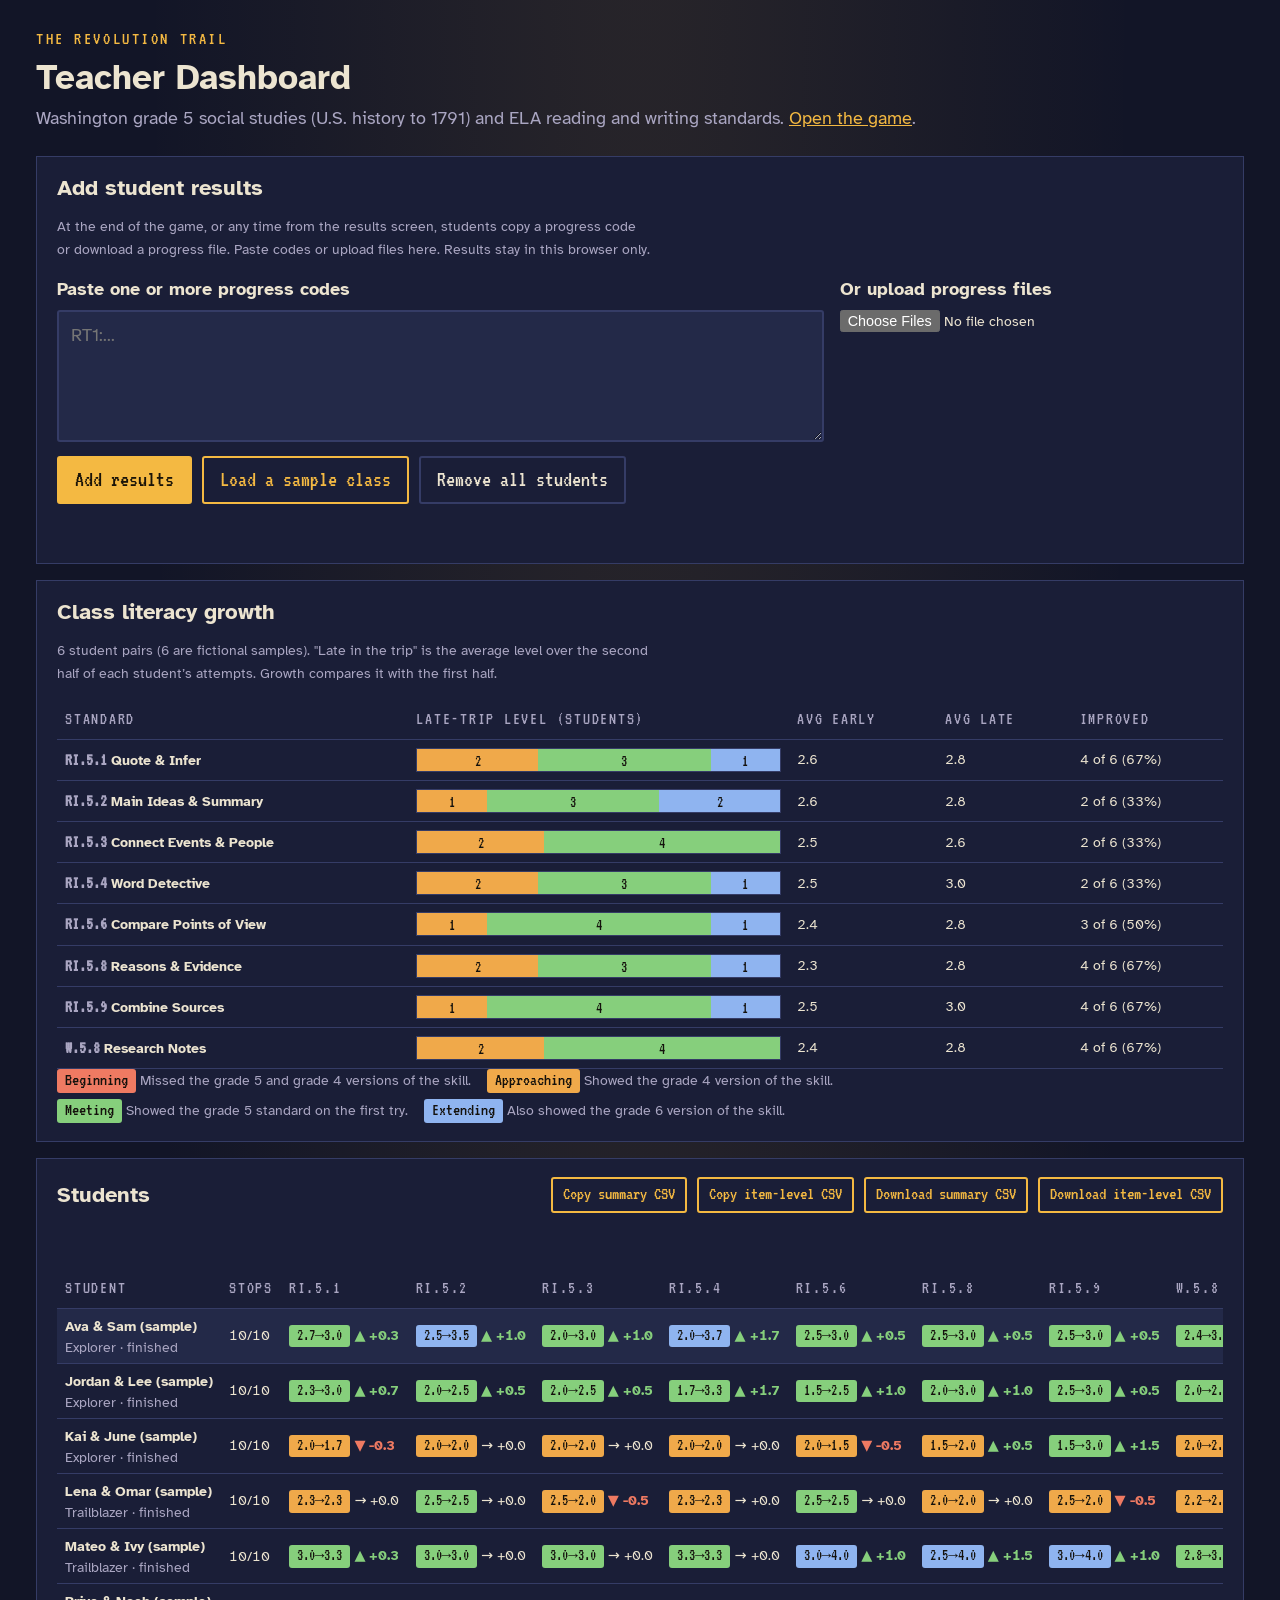
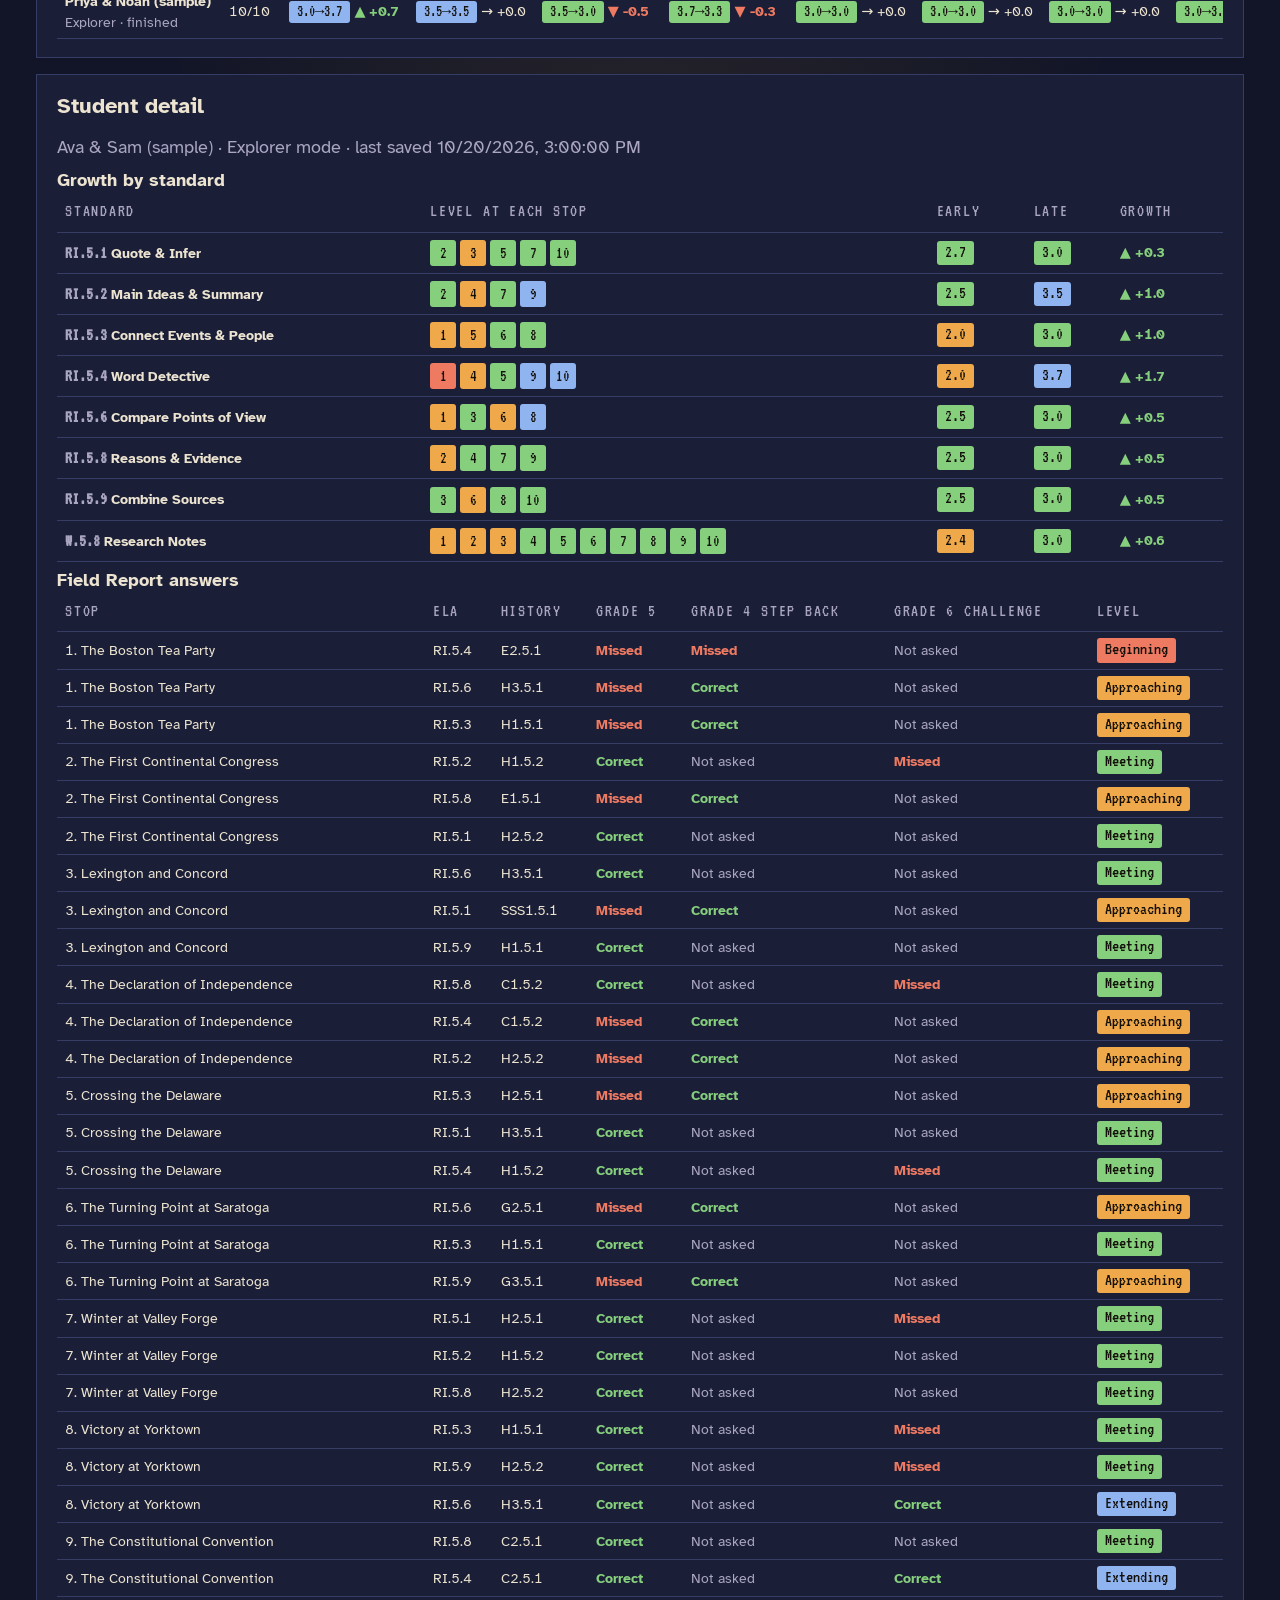
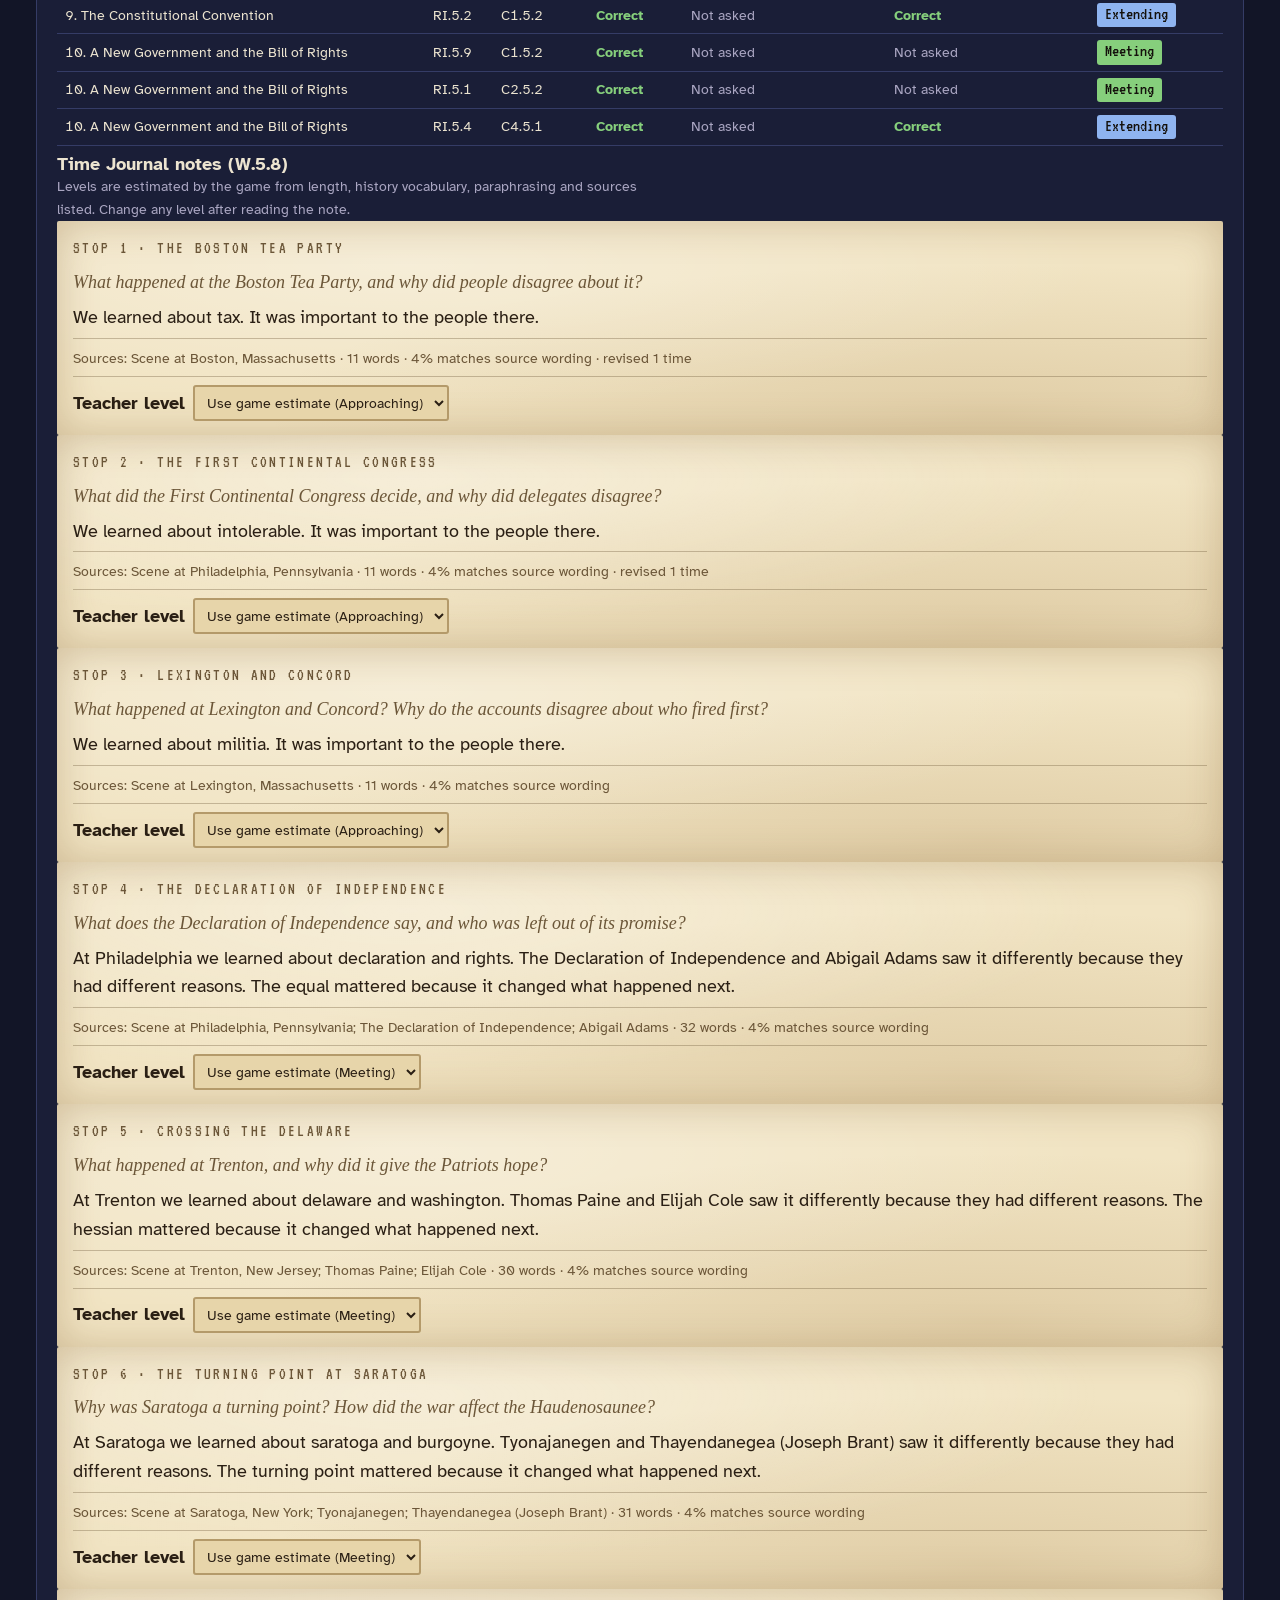
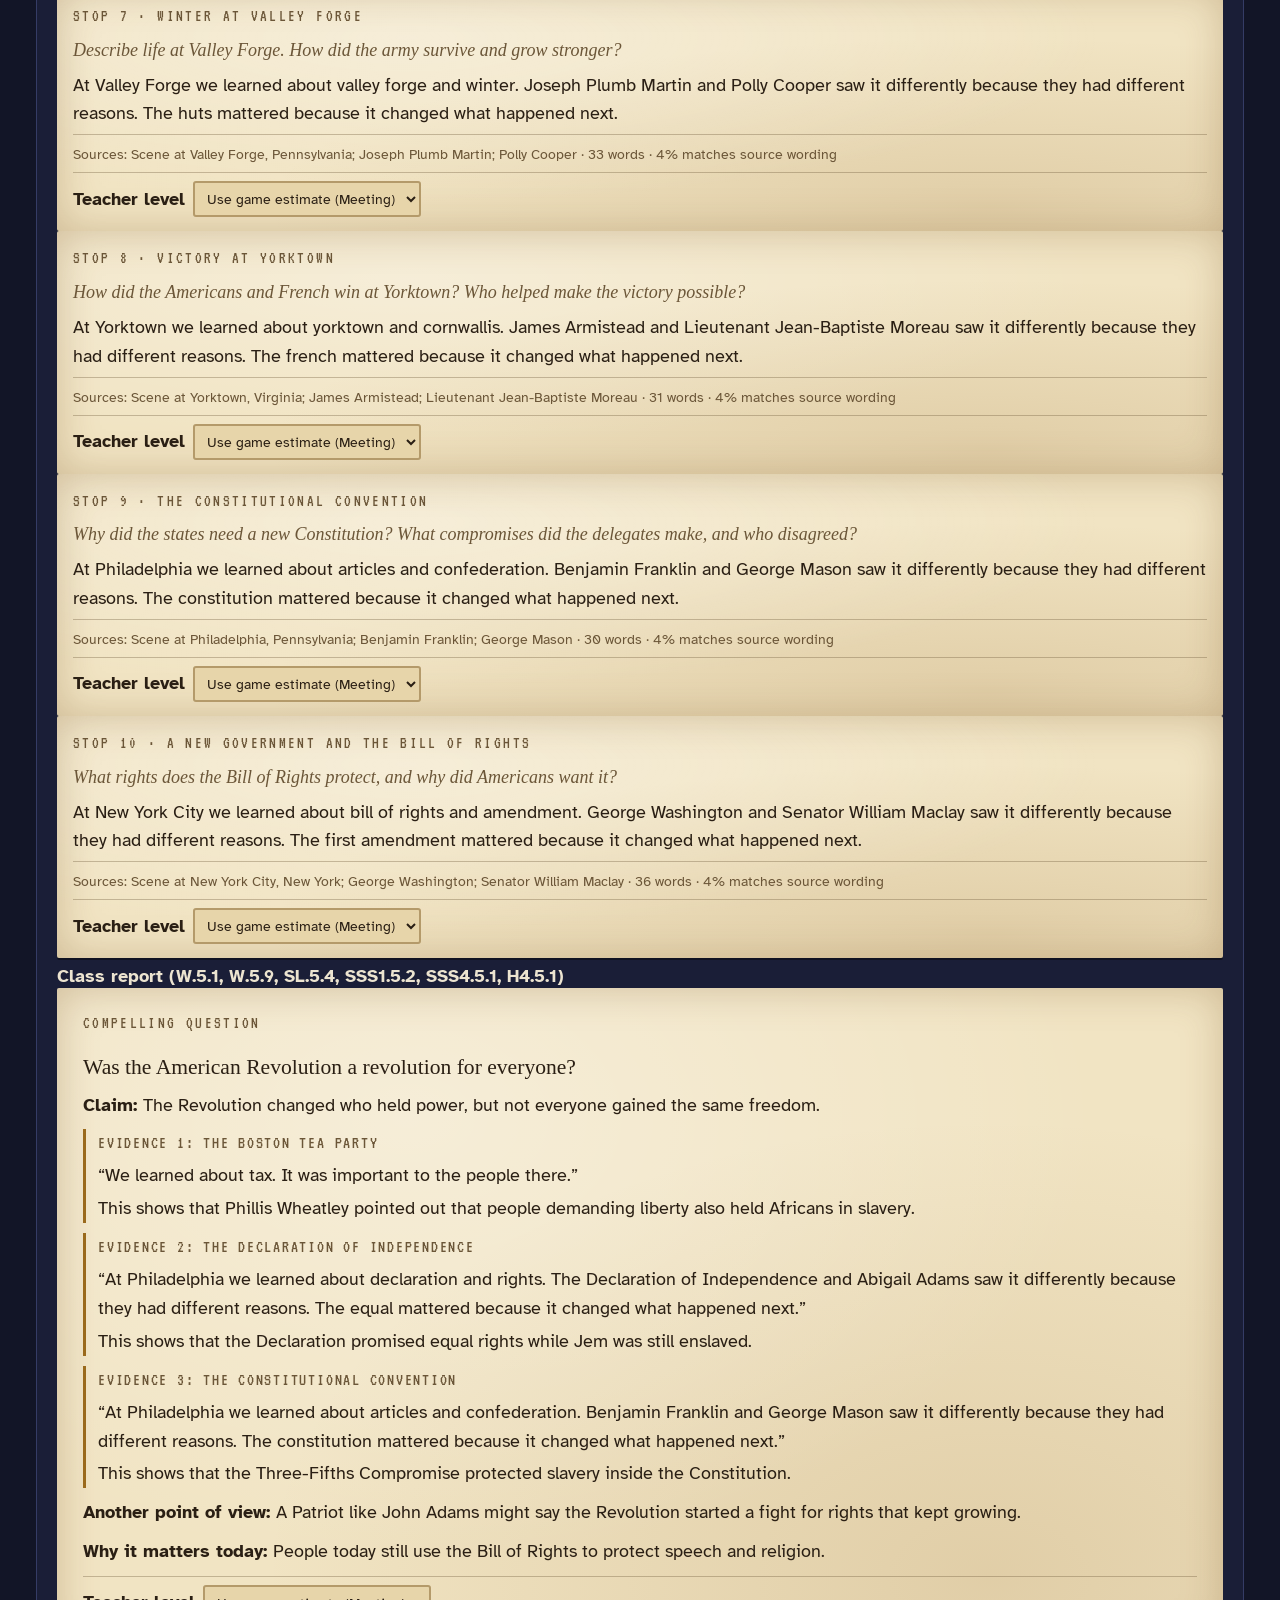
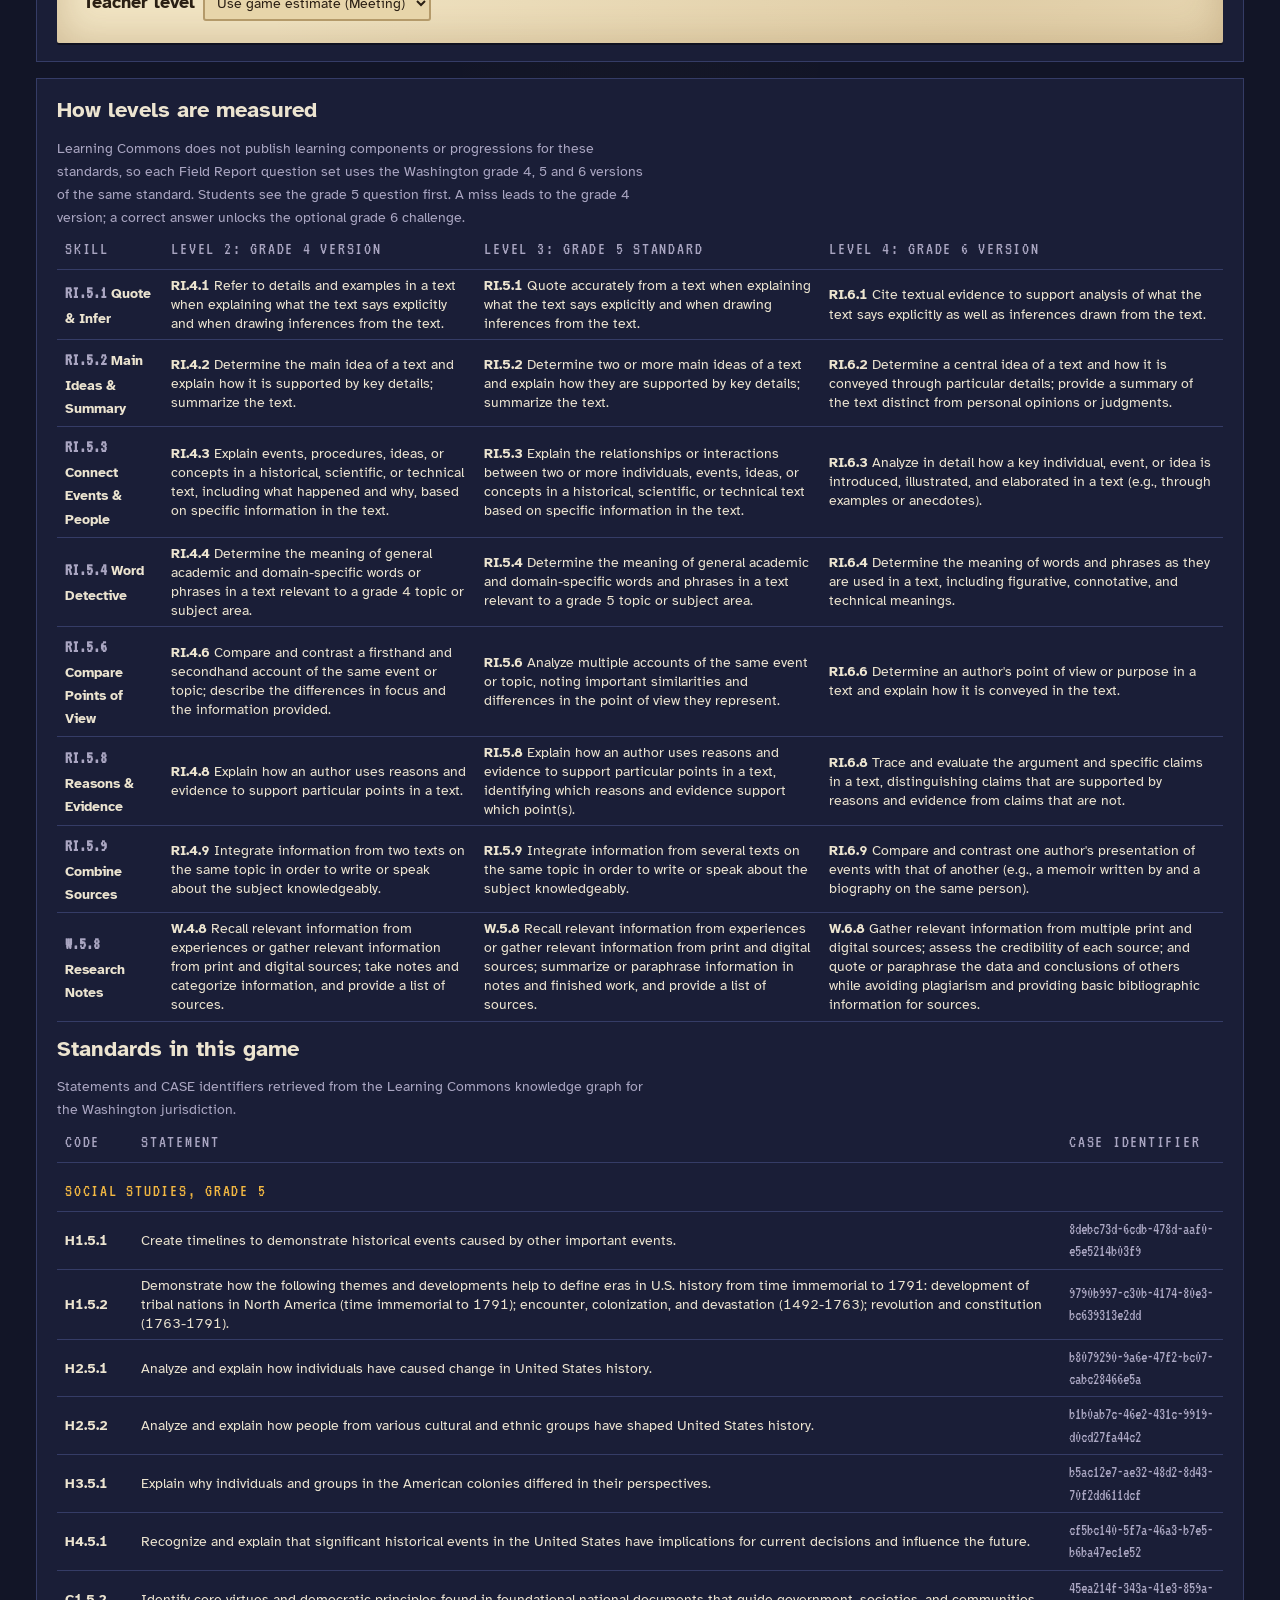
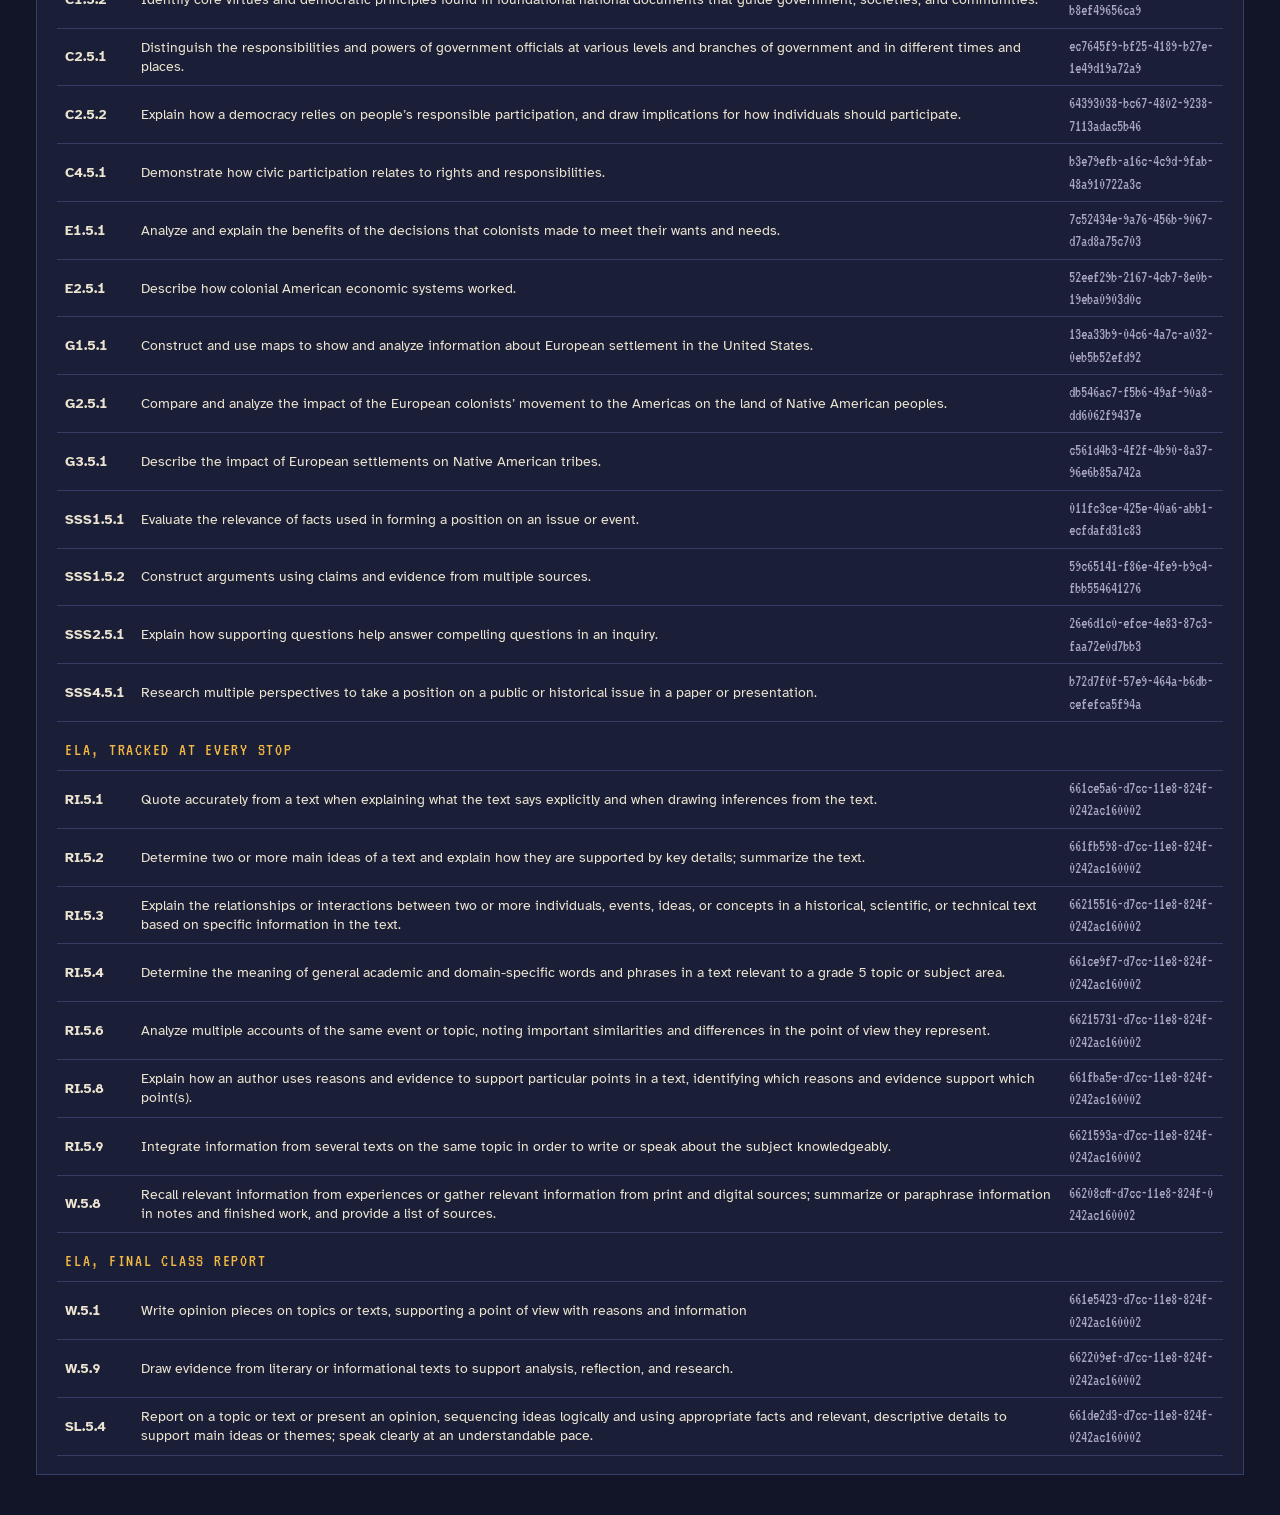
==== teacher.html @ 8ac56e91 "Add The Revolution Trail, a WA grade 5 history game An Oregon Trail-style browser game in which two " ====
<!doctype html>
<html lang="en">
<head>
<meta charset="utf-8">
<meta name="viewport" content="width=device-width, initial-scale=1, viewport-fit=cover">
<title>Revolution Trail Teacher Dashboard</title>
<meta name="description" content="Class results and literacy growth for The Revolution Trail, aligned to Washington State grade 5 standards.">
<link rel="preconnect" href="https://fonts.googleapis.com">
<link rel="preconnect" href="https://fonts.gstatic.com" crossorigin>
<link rel="stylesheet" href="https://fonts.googleapis.com/css2?family=Atkinson+Hyperlegible:ital,wght@0,400;0,700;1,400&family=IM+Fell+English:ital@0;1&family=Press+Start+2P&family=VT323&display=swap">
<link rel="stylesheet" href="css/style.css">
<link rel="stylesheet" href="css/teacher.css">
</head>
<body>
<div class="shell shell-wide">
  <header class="screen-head t-head">
    <p class="eyebrow">The Revolution Trail</p>
    <h1 class="screen-title">Teacher Dashboard</h1>
    <p class="screen-sub">Washington grade 5 social studies (U.S. history to 1791) and ELA reading and writing standards. <a href="index.html">Open the game</a>.</p>
  </header>

  <section class="t-card" aria-labelledby="import-title">
    <h2 id="import-title" class="t-h2">Add student results</h2>
    <p class="note">At the end of the game, or any time from the results screen, students copy a progress code or download a progress file. Paste codes or upload files here. Results stay in this browser only.</p>
    <div class="t-import">
      <div class="field">
        <label for="import-code">Paste one or more progress codes</label>
        <textarea id="import-code" rows="4" placeholder="RT1:..."></textarea>
      </div>
      <div class="field">
        <label for="import-files">Or upload progress files</label>
        <input id="import-files" type="file" accept=".json,.txt,application/json,text/plain" multiple>
      </div>
    </div>
    <div class="actions">
      <button type="button" class="btn btn-primary" id="import-btn">Add results</button>
      <button type="button" class="btn" id="sample-btn">Load a sample class</button>
      <button type="button" class="btn btn-ghost" id="clear-btn">Remove all students</button>
    </div>
    <p class="form-msg" id="import-msg" role="status"></p>
  </section>

  <section class="t-card" aria-labelledby="class-title">
    <h2 id="class-title" class="t-h2">Class literacy growth</h2>
    <p class="note" id="class-note"></p>
    <div id="class-summary"></div>
  </section>

  <section class="t-card" aria-labelledby="students-title">
    <div class="t-row">
      <h2 id="students-title" class="t-h2">Students</h2>
      <div class="actions">
        <button type="button" class="btn btn-small" id="copy-summary">Copy summary CSV</button>
        <button type="button" class="btn btn-small" id="copy-items">Copy item-level CSV</button>
        <button type="button" class="btn btn-small" id="dl-summary" hidden>Download summary CSV</button>
        <button type="button" class="btn btn-small" id="dl-items" hidden>Download item-level CSV</button>
      </div>
    </div>
    <p class="form-msg" id="csv-msg" role="status"></p>
    <textarea id="csv-fallback" rows="4" readonly hidden aria-label="CSV text"></textarea>
    <div id="students"></div>
  </section>

  <section class="t-card" aria-labelledby="detail-title" id="detail-card" hidden>
    <h2 id="detail-title" class="t-h2">Student detail</h2>
    <div id="detail"></div>
  </section>

  <section class="t-card" aria-labelledby="std-title">
    <h2 id="std-title" class="t-h2">How levels are measured</h2>
    <div id="levels-ref"></div>
    <h2 class="t-h2">Standards in this game</h2>
    <div id="standards-ref"></div>
  </section>
</div>
<script src="js/standards.js"></script>
<script src="js/content.js"></script>
<script src="js/teacher.js"></script>
</body>
</html>
---- css/style.css ----
/* Layout: one centered column, a "lantern at night" game screen with parchment documents set inside it. */
:root {
  color-scheme: dark;
  --night: #121527;
  --panel: #1a1e37;
  --panel-2: #232948;
  --line: #353c66;
  --ink: #ece4d0;
  --muted: #aaa6c2;
  --lantern: #f4b942;
  --lantern-ink: #1a1408;
  --parchment: #f1e4c3;
  --parchment-2: #e7d5aa;
  --parchment-ink: #2a1f14;
  --parchment-muted: #6b5638;
  --sea: #1d2c4a;
  --land: #2a3152;
  --river: #5f86c0;
  --good: #86cf7c;
  --bad: #ef7a62;
  --warn: #f0a94a;
  --lv1: #ef7a62;
  --lv2: #f0a94a;
  --lv3: #86cf7c;
  --lv4: #8fb4f0;
  --lv-ink: #14110c;
  --ne: #f0a94a;
  --mid: #8fb4f0;
  --south: #86cf7c;

  --font-display: 'Press Start 2P', ui-monospace, 'Courier New', monospace;
  --font-term: 'VT323', ui-monospace, 'Courier New', monospace;
  --font-read: 'Atkinson Hyperlegible', system-ui, -apple-system, 'Segoe UI', sans-serif;
  --font-doc: 'IM Fell English', Georgia, 'Times New Roman', serif;

  --step--1: 0.9rem;
  --step-0: 1.125rem;
  --step-1: 1.35rem;
  --step-2: 1.7rem;
  --step-3: 2.2rem;
  --radius: 3px;
}

* { box-sizing: border-box; }
[hidden] { display: none !important; }
[tabindex="-1"]:focus { outline: none; }
html { background: var(--night); }
body {
  margin: 0;
  background: var(--night);
  background-image: radial-gradient(ellipse at 50% -10%, rgba(244, 185, 66, 0.10), transparent 55%);
  color: var(--ink);
  font-family: var(--font-read);
  font-size: var(--step-0);
  line-height: 1.6;
  -webkit-font-smoothing: antialiased;
}

.shell {
  max-width: 980px;
  margin: 0 auto;
  padding-block: 16px 40px;
  padding-left: max(16px, env(safe-area-inset-left, 0px));
  padding-right: max(16px, env(safe-area-inset-right, 0px));
  display: flex;
  flex-direction: column;
  gap: 16px;
}

h1, h2, h3, h4 { text-wrap: balance; line-height: 1.2; margin: 0; }
p { margin: 0; }
a { color: var(--lantern); }
:focus-visible { outline: 3px solid var(--lantern); outline-offset: 2px; }
.visually-hidden { position: absolute; width: 1px; height: 1px; overflow: hidden; clip: rect(0 0 0 0); white-space: nowrap; }
.muted { color: var(--muted); }
.noscript { padding: 24px; text-align: center; }

/* ---------------------------------------------------------------- HUD */
.hud {
  display: grid;
  grid-template-columns: 2fr repeat(5, minmax(0, 1fr));
  gap: 1px;
  background: var(--line);
  border: 1px solid var(--line);
  font-family: var(--font-term);
  font-variant-numeric: tabular-nums;
}
.hud-cell { background: var(--panel); padding: 4px 10px 6px; display: flex; flex-direction: column; min-width: 0; }
.hud-label { font-size: 0.95rem; letter-spacing: 0.12em; text-transform: uppercase; color: var(--muted); }
.hud-value { font-size: 1.35rem; line-height: 1.1; color: var(--ink); white-space: nowrap; overflow: hidden; text-overflow: ellipsis; }
.hud-where .hud-value { color: var(--lantern); }
#hud-health[data-level="poor"], #hud-health[data-level="very-poor"] { color: var(--bad); }
#hud-health[data-level="fair"] { color: var(--warn); }

/* ---------------------------------------------------------------- stage and screens */
.stage { display: flex; flex-direction: column; gap: 18px; min-width: 0; }
.stage > * { min-width: 0; }
.screen-head { display: flex; flex-direction: column; gap: 4px; }
.eyebrow, .fact-tag, .doc-tag, .doc-quote-tag, .story-stamp {
  font-family: var(--font-term);
  font-size: 1.15rem;
  letter-spacing: 0.14em;
  text-transform: uppercase;
  color: var(--lantern);
}
.screen-title { font-family: var(--font-read); font-weight: 700; font-size: var(--step-3); }
.screen-sub { color: var(--muted); font-size: var(--step-0); }
.prose { max-width: 66ch; display: flex; flex-direction: column; gap: 14px; }
.prose h3 { font-size: var(--step-1); margin-top: 6px; }
.prose ul { margin: 0; padding-left: 1.2em; display: flex; flex-direction: column; gap: 4px; }
.reading { font-size: 1.2rem; line-height: 1.7; }
.hint { color: var(--muted); font-size: var(--step--1); }
.note { color: var(--muted); font-size: var(--step--1); max-width: 66ch; }
.fineprint { color: var(--muted); font-size: var(--step--1); }

/* ---------------------------------------------------------------- title */
.title-screen { display: flex; flex-direction: column; gap: 16px; align-items: flex-start; }
.game-title {
  font-family: var(--font-display);
  font-size: clamp(1.4rem, 5.2vw, 2.7rem);
  line-height: 1.35;
  color: var(--lantern);
  text-shadow: 3px 3px 0 #5b3a10;
  letter-spacing: 0.02em;
}
.title-sub { max-width: 60ch; font-size: var(--step-1); line-height: 1.5; }

/* ---------------------------------------------------------------- pixel canvases */
.pixel {
  display: block;
  width: 100%;
  max-width: 100%;
  aspect-ratio: 320 / 120;
  image-rendering: pixelated;
  image-rendering: crisp-edges;
  border: 2px solid var(--line);
  background: var(--panel);
}
.forage-canvas { aspect-ratio: 320 / 180; cursor: crosshair; touch-action: manipulation; }

/* ---------------------------------------------------------------- menus and buttons */
.menu { list-style: none; margin: 0; padding: 0; display: flex; flex-direction: column; gap: 2px; width: 100%; max-width: 640px; }
.menu-btn {
  display: grid;
  grid-template-columns: 2.2ch 1fr;
  column-gap: 10px;
  width: 100%;
  text-align: left;
  font-family: var(--font-term);
  font-size: 1.6rem;
  line-height: 1.15;
  color: var(--ink);
  background: transparent;
  border: 0;
  padding: 6px 10px;
  cursor: pointer;
}
.menu-num { color: var(--lantern); grid-row: span 2; }
.menu-note { grid-column: 2; font-size: 1.15rem; color: var(--muted); }
.menu-btn:hover:not([disabled]), .menu-btn:focus-visible { background: var(--lantern); color: var(--lantern-ink); outline: none; }
.menu-btn:hover:not([disabled]) .menu-num, .menu-btn:focus-visible .menu-num,
.menu-btn:hover:not([disabled]) .menu-note, .menu-btn:focus-visible .menu-note { color: var(--lantern-ink); }
.menu-btn[disabled] { color: var(--muted); cursor: not-allowed; opacity: 0.7; }
.menu-btn.is-done .menu-label::after { content: "  \2713"; color: var(--good); }

.actions { display: flex; flex-wrap: wrap; gap: 10px; align-items: center; }
.actions-top { justify-content: flex-end; }
.btn {
  font-family: var(--font-term);
  font-size: 1.4rem;
  line-height: 1;
  padding: 10px 16px 11px;
  color: var(--lantern);
  background: transparent;
  border: 2px solid var(--lantern);
  border-radius: var(--radius);
  cursor: pointer;
}
.btn:hover:not([disabled]) { background: rgba(244, 185, 66, 0.12); }
.btn-primary { background: var(--lantern); color: var(--lantern-ink); }
.btn-primary:hover:not([disabled]) { background: #ffcc5c; }
.btn-ghost { border-color: var(--line); color: var(--ink); }
.btn-small { font-size: 1.15rem; padding: 6px 10px 7px; }
.btn[disabled] { opacity: 0.45; cursor: not-allowed; }

.cart-says {
  font-family: var(--font-term);
  font-size: 1.35rem;
  color: #d9f7a8;
  background: #10170e;
  border: 1px solid #3c5a2a;
  padding: 8px 12px;
  max-width: 66ch;
}
.cart-tag { background: #d9f7a8; color: #10170e; padding: 0 6px; margin-right: 4px; }

/* ---------------------------------------------------------------- story panels */
.story { display: flex; flex-direction: column; gap: 18px; padding: 28px 0; max-width: 62ch; }
.story-text { font-size: var(--step-2); line-height: 1.5; }
.story-dots { color: var(--lantern); letter-spacing: 0.3em; font-size: 0.9rem; }

/* ---------------------------------------------------------------- forms */
.setup-form, .report-form { display: flex; flex-direction: column; gap: 18px; max-width: 640px; }
.field { display: flex; flex-direction: column; gap: 6px; border: 0; padding: 0; margin: 0; min-width: 0; }
.field > label, legend { font-weight: 700; }
legend { padding: 0; margin-bottom: 6px; }
input[type="text"], textarea, select {
  font: inherit;
  font-size: var(--step-0);
  color: var(--ink);
  background: var(--panel-2);
  border: 2px solid var(--line);
  border-radius: var(--radius);
  padding: 10px 12px;
  width: 100%;
  max-width: 100%;
}
textarea { resize: vertical; line-height: 1.5; }
input[type="text"]:focus, textarea:focus, select:focus { border-color: var(--lantern); outline: none; }
.radio, .check { display: flex; gap: 10px; align-items: flex-start; cursor: pointer; padding: 4px 0; }
.radio input, .check input { width: 20px; height: 20px; margin-top: 4px; accent-color: var(--lantern); flex: none; }
.check-small { font-size: var(--step--1); }
.check-small input { width: 16px; height: 16px; margin-top: 3px; }
.form-msg { color: var(--warn); min-height: 1.5em; }

/* ---------------------------------------------------------------- status and tables */
.status-grid {
  margin: 0;
  display: grid;
  grid-template-columns: repeat(3, minmax(0, 1fr));
  gap: 1px;
  background: var(--line);
  border: 1px solid var(--line);
  font-family: var(--font-term);
  font-variant-numeric: tabular-nums;
}
.stat { background: var(--panel); padding: 6px 12px 8px; min-width: 0; }
.stat dt { font-size: 1rem; letter-spacing: 0.12em; text-transform: uppercase; color: var(--muted); }
.stat dd { margin: 0; font-size: 1.45rem; line-height: 1.15; }
.trail-log { font-family: var(--font-term); font-size: 1.45rem; color: var(--lantern); min-height: 1.4em; }
.travel { display: flex; flex-direction: column; gap: 14px; }

.table-wrap { overflow-x: auto; max-width: 100%; }
.table { border-collapse: collapse; width: 100%; max-width: 640px; font-variant-numeric: tabular-nums; }
.table th, .table td { text-align: left; padding: 8px 10px; border-bottom: 1px solid var(--line); vertical-align: middle; }
.table th[scope="row"] { font-weight: 700; }
.table thead th { font-family: var(--font-term); font-size: 1.1rem; letter-spacing: 0.1em; text-transform: uppercase; color: var(--muted); font-weight: 400; }
.bar { display: inline-block; width: 120px; height: 10px; background: var(--panel-2); border: 1px solid var(--line); vertical-align: middle; }
.bar-fill { display: block; height: 100%; background: var(--good); }

/* ---------------------------------------------------------------- store */
.keeper-says { font-family: var(--font-doc); font-size: var(--step-1); font-style: italic; max-width: 62ch; }
.store-rows { display: flex; flex-direction: column; border-top: 1px solid var(--line); max-width: 760px; }
.store-row { display: grid; grid-template-columns: minmax(0, 1fr) auto auto; gap: 14px; align-items: center; padding: 12px 0; border-bottom: 1px solid var(--line); }
.store-item { display: flex; flex-direction: column; min-width: 0; }
.store-desc, .store-have { color: var(--muted); font-size: var(--step--1); }
.store-price { font-family: var(--font-term); font-size: 1.4rem; white-space: nowrap; }
.store-price .muted { font-size: 1.05rem; }
.stepper { display: flex; align-items: center; gap: 8px; }
.step {
  width: 40px; height: 40px;
  font-family: var(--font-term); font-size: 1.6rem; line-height: 1;
  color: var(--ink); background: var(--panel-2); border: 2px solid var(--line); border-radius: var(--radius); cursor: pointer;
}
.step:hover:not([disabled]) { border-color: var(--lantern); }
.step[disabled] { opacity: 0.35; cursor: not-allowed; }
.step-qty { font-family: var(--font-term); font-size: 1.5rem; min-width: 5ch; text-align: center; font-variant-numeric: tabular-nums; }
.store-total { font-family: var(--font-term); font-size: 1.45rem; }
.store-total.is-over { color: var(--bad); }

.fact { border-left: 4px solid var(--lantern); background: var(--panel); padding: 12px 16px; max-width: 66ch; display: flex; flex-direction: column; gap: 4px; }

/* ---------------------------------------------------------------- map */
.map { margin: 0; display: flex; flex-direction: column; gap: 8px; min-width: 0; }
.map-holder { border: 2px solid var(--line); background: var(--sea); max-width: 100%; }
.map-svg { display: block; width: 100%; height: auto; max-height: 72vh; }
.map-sea { fill: var(--sea); }
.map-land { fill: var(--land); stroke: #4a5383; stroke-width: 1; }
.map-water { fill: var(--sea); stroke: #4a5383; stroke-width: 0.8; }
.map-river { fill: none; stroke: var(--river); stroke-width: 1.6; stroke-linecap: round; stroke-linejoin: round; }
.map-proclamation { fill: none; stroke: #c98a7a; stroke-width: 1.6; stroke-dasharray: 5 4; }
.map-proc-label { fill: #e3a898; font-family: var(--font-read); font-size: 10px; text-anchor: middle; }
.map-river-label { fill: #9cb8e4; font-family: var(--font-read); font-size: 9px; font-style: italic; text-anchor: middle; }
.map-sea-label { fill: #6f86b5; font-family: var(--font-term); font-size: 18px; letter-spacing: 0.3em; text-anchor: middle; }
.map-region-label { fill: #8a8fb0; font-family: var(--font-term); font-size: 13px; letter-spacing: 0.2em; text-anchor: middle; }
.map-colony { font-family: var(--font-term); font-size: 14px; letter-spacing: 0.08em; text-anchor: middle; }
.map-colony-ne { fill: var(--ne); }
.map-colony-mid { fill: var(--mid); }
.map-colony-south { fill: var(--south); }
.map-nation { fill: #e6c9a8; font-family: var(--font-doc); font-size: 11px; font-style: italic; text-anchor: middle; }
.map-leg { stroke-width: 2; stroke-dasharray: 4 3; }
.map-leg-done { stroke: var(--muted); }
.map-leg-current, .map-leg-next { stroke: var(--lantern); stroke-width: 2.5; }
.map-landing { fill: var(--lantern); stroke: var(--night); stroke-width: 1; }
.map-town { fill: var(--lantern); font-family: var(--font-term); font-size: 14px; }
.map-pin rect { stroke-width: 2; }
.map-pin text { font-family: var(--font-term); font-size: 13px; text-anchor: middle; }
.map-pin-future rect { fill: var(--night); stroke: var(--muted); }
.map-pin-future text { fill: var(--muted); }
.map-pin-done rect { fill: var(--good); stroke: var(--night); }
.map-pin-done text { fill: var(--lv-ink); }
.map-pin-partial rect { fill: var(--good); stroke: var(--ink); stroke-dasharray: 3 2; }
.map-pin-partial text { fill: var(--lv-ink); }
.map-pin-current rect { fill: var(--lantern); stroke: var(--ink); }
.map-pin-current text { fill: var(--lantern-ink); }
.map-you circle { fill: #ffffff; stroke: var(--bad); stroke-width: 3; }
.map-you text { fill: #ffffff; font-family: var(--font-term); font-size: 15px; }
.map-scale line, .map-compass polygon { stroke: var(--ink); stroke-width: 1.5; fill: var(--ink); }
.map-compass .map-compass-s { fill: var(--panel); }
.map-scale text, .map-compass text { fill: var(--ink); font-family: var(--font-term); font-size: 13px; text-anchor: middle; }
.map-scale text { text-anchor: start; }
.map-legend { display: flex; flex-wrap: wrap; gap: 6px 16px; align-items: center; font-size: var(--step--1); color: var(--muted); }
.lg::before { content: ""; display: inline-block; width: 12px; height: 12px; margin-right: 6px; vertical-align: -1px; }
.lg-ne::before { background: var(--ne); }
.lg-mid::before { background: var(--mid); }
.lg-south::before { background: var(--south); }
.lg-proc::before { height: 0; border-top: 2px dashed #c98a7a; vertical-align: 3px; }

/* ---------------------------------------------------------------- questions */
.split { display: grid; grid-template-columns: minmax(0, 1.1fr) minmax(0, 1fr); gap: 24px; align-items: start; }
.split-journal { grid-template-columns: minmax(0, 1.2fr) minmax(0, 1fr); }
.q-panel { display: flex; flex-direction: column; gap: 14px; min-width: 0; }
.q-stem { font-size: var(--step-1); font-weight: 700; line-height: 1.4; max-width: 62ch; }
.choices { display: flex; flex-direction: column; gap: 10px; }
.choice {
  display: grid;
  grid-template-columns: 2rem 1fr;
  gap: 10px;
  align-items: start;
  text-align: left;
  font: inherit;
  color: var(--ink);
  background: var(--panel-2);
  border: 2px solid var(--line);
  border-radius: var(--radius);
  padding: 12px 14px;
  cursor: pointer;
}
.choice:hover:not([disabled]) { border-color: var(--lantern); }
.choice[disabled] { cursor: default; }
.choice-key { font-family: var(--font-term); font-size: 1.4rem; line-height: 1.1; color: var(--lantern); }
.choice.is-correct { border-color: var(--good); background: rgba(134, 207, 124, 0.12); }
.choice.is-wrong { border-color: var(--bad); background: rgba(239, 122, 98, 0.12); }
.feedback { display: flex; flex-direction: column; gap: 8px; align-items: flex-start; }
.feedback:empty { display: none; }
.fb-good { color: var(--good); font-weight: 700; }
.fb-bad { color: var(--bad); font-weight: 700; }
.skill-line { display: flex; flex-wrap: wrap; gap: 8px; }
.chip { font-family: var(--font-term); font-size: 1.15rem; padding: 2px 10px 3px; border: 1px solid var(--line); border-radius: 99px; color: var(--muted); }
.chip-std { color: var(--ink); border-color: var(--ink); }
.chip-core { color: var(--lv3); border-color: var(--lv3); }
.chip-scaffold { color: var(--lv2); border-color: var(--lv2); }
.chip-extension { color: var(--lv4); border-color: var(--lv4); }

.sources { border: 1px solid var(--line); background: var(--panel); border-radius: var(--radius); min-width: 0; }
.sources summary { cursor: pointer; padding: 10px 14px; font-family: var(--font-term); font-size: 1.35rem; color: var(--lantern); }
.sources-body { padding: 0 14px 14px; display: flex; flex-direction: column; gap: 10px; font-size: var(--step--1); max-height: 70vh; overflow-y: auto; }
.sources-body h4 { font-size: var(--step-0); }

/* ---------------------------------------------------------------- glossary terms */
.term {
  font: inherit;
  color: inherit;
  background: none;
  border: 0;
  padding: 0;
  text-decoration: underline;
  text-decoration-style: dotted;
  text-decoration-color: var(--lantern);
  text-decoration-thickness: 2px;
  text-underline-offset: 3px;
  cursor: help;
}
.doc .term { text-decoration-color: #9a6a1c; }

/* ---------------------------------------------------------------- parchment documents */
.doc {
  background: var(--parchment);
  background-image: radial-gradient(ellipse at 30% 20%, rgba(255, 255, 255, 0.35), transparent 60%), radial-gradient(ellipse at 80% 90%, rgba(150, 105, 40, 0.18), transparent 55%);
  color: var(--parchment-ink);
  padding: 22px 26px;
  border-radius: 2px;
  box-shadow: inset 0 0 40px rgba(120, 80, 30, 0.28), 0 2px 0 rgba(0, 0, 0, 0.4);
  max-width: 70ch;
  display: flex;
  flex-direction: column;
  gap: 10px;
}
.doc-compact { padding: 14px 16px; gap: 6px; }
.doc .doc-tag, .doc .doc-quote-tag { color: var(--parchment-muted); font-size: 1.05rem; }
.doc-name { font-family: var(--font-doc); font-weight: 400; font-size: var(--step-2); }
.doc-compact .doc-name { font-size: var(--step-1); }
.doc-role { font-family: var(--font-doc); font-style: italic; font-size: var(--step-0); color: var(--parchment-muted); }
.doc-body { font-size: 1.2rem; line-height: 1.65; }
.doc-compact .doc-body { font-size: var(--step--1); }
.doc-quote { margin: 0; padding: 10px 14px; border-left: 3px solid #9a6a1c; background: var(--parchment-2); font-family: var(--font-doc); font-size: var(--step-1); line-height: 1.45; display: flex; flex-direction: column; gap: 4px; }
.doc-compact .doc-quote { font-size: var(--step-0); }
.doc-quote cite { font-family: var(--font-read); font-style: normal; font-size: var(--step--1); color: var(--parchment-muted); }
.doc-after { padding: 10px 14px; border: 1px dashed #9a6a1c; display: flex; flex-direction: column; gap: 4px; }
.doc-basis { font-size: var(--step--1); color: var(--parchment-muted); border-top: 1px solid rgba(107, 86, 56, 0.35); padding-top: 8px; }
.doc h4 { font-family: var(--font-doc); font-weight: 400; font-size: var(--step-1); margin-top: 8px; }
.doc ul { margin: 0; padding-left: 1.2em; }
.ev-out { display: flex; flex-direction: column; gap: 4px; padding-left: 12px; border-left: 3px solid #9a6a1c; }
.ev-where { font-family: var(--font-term); font-size: 1.1rem; letter-spacing: 0.1em; text-transform: uppercase; color: var(--parchment-muted); }

/* ---------------------------------------------------------------- landmark hub */
.hub { display: grid; grid-template-columns: minmax(0, 1.4fr) minmax(0, 1fr); gap: 24px; align-items: start; }
.hub-checklist { display: flex; flex-direction: column; gap: 10px; background: var(--panel); border: 1px solid var(--line); padding: 14px 16px; }
.hub-checklist ul, .checklist { list-style: none; margin: 0; padding: 0; display: flex; flex-direction: column; gap: 6px; }
.tick { display: inline-block; width: 1.4em; color: var(--muted); font-weight: 700; }
.is-done > .tick { color: var(--good); }
.journal-result { display: flex; flex-direction: column; gap: 8px; }
.level-list { list-style: none; margin: 0; padding: 0; display: flex; flex-direction: column; gap: 10px; }

/* ---------------------------------------------------------------- levels */
.lv { display: inline-block; font-family: var(--font-term); font-size: 1.1rem; line-height: 1.2; padding: 1px 8px 2px; border-radius: var(--radius); color: var(--lv-ink); white-space: nowrap; }
.lv-1 { background: var(--lv1); }
.lv-2 { background: var(--lv2); }
.lv-3 { background: var(--lv3); }
.lv-4 { background: var(--lv4); }
.level-key { display: flex; flex-wrap: wrap; gap: 6px 16px; font-size: var(--step--1); color: var(--muted); max-width: 90ch; }
.dots { display: flex; flex-wrap: wrap; gap: 4px; }
.dot { display: inline-grid; place-items: center; width: 26px; height: 26px; font-family: var(--font-term); font-size: 1.05rem; color: var(--lv-ink); border-radius: var(--radius); }
.std-code { font-family: var(--font-term); font-size: 1.1rem; color: var(--muted); }
.growth { max-width: none; min-width: 680px; }
.growth-up { color: var(--good); font-weight: 700; }
.growth-down { color: var(--bad); font-weight: 700; }

/* ---------------------------------------------------------------- time jump */
.jump { position: relative; display: flex; flex-direction: column; gap: 18px; padding: 20px 0; overflow: hidden; }
.jump-swirl {
  position: absolute; inset: -40%; z-index: -1; opacity: 0.35;
  background: repeating-conic-gradient(from 0deg, rgba(244, 185, 66, 0.25) 0deg 8deg, transparent 8deg 22deg);
  animation: swirl 9s linear infinite;
}
@keyframes swirl { to { transform: rotate(360deg); } }
.jump-year { font-family: var(--font-display); font-size: clamp(2.6rem, 12vw, 6rem); color: var(--lantern); line-height: 1; text-shadow: 4px 4px 0 #5b3a10; font-variant-numeric: tabular-nums; }
.meanwhile { background: var(--panel); border: 1px solid var(--line); padding: 14px 18px; max-width: 66ch; display: flex; flex-direction: column; gap: 6px; }
.meanwhile ul { margin: 0; padding-left: 1.2em; display: flex; flex-direction: column; gap: 4px; }

/* ---------------------------------------------------------------- finale */
.timeline-list { list-style: none; margin: 0; padding: 0; display: flex; flex-direction: column; gap: 6px; max-width: 720px; }
.timeline-item { display: grid; grid-template-columns: 2.4rem minmax(0, 1fr) auto; gap: 10px; align-items: center; background: var(--panel-2); border: 2px solid var(--line); padding: 6px 10px; }
.timeline-item.is-correct { border-color: var(--good); }
.timeline-item.is-wrong { border-color: var(--bad); }
.timeline-pos { font-family: var(--font-term); font-size: 1.5rem; color: var(--lantern); }
.timeline-year { font-family: var(--font-term); font-size: 1.3rem; color: var(--lantern); }
.timeline-move { display: flex; gap: 6px; }
.cause-rows { display: flex; flex-direction: column; gap: 14px; max-width: 760px; }
.cause-row { display: flex; flex-direction: column; gap: 6px; padding: 12px 14px; background: var(--panel); border: 2px solid var(--line); }
.cause-row.is-correct { border-color: var(--good); }
.cause-row.is-wrong { border-color: var(--bad); }
.cause-row > label { font-weight: 700; }
.cause-select { display: flex; flex-direction: column; gap: 4px; }
.ev-block { display: flex; flex-direction: column; gap: 6px; padding: 12px 14px; background: var(--panel); border: 1px solid var(--line); margin-bottom: 10px; }
.ev-preview { font-size: var(--step--1); color: var(--muted); font-style: italic; }
.ev-preview:empty { display: none; }

.present { display: flex; flex-direction: column; gap: 16px; }
.slide {
  min-height: 52vh;
  display: flex; flex-direction: column; justify-content: center; gap: 18px;
  background: var(--parchment); color: var(--parchment-ink);
  padding: clamp(20px, 5vw, 56px);
  box-shadow: inset 0 0 60px rgba(120, 80, 30, 0.3);
}
.slide-small { font-family: var(--font-term); font-size: 1.4rem; letter-spacing: 0.12em; text-transform: uppercase; color: var(--parchment-muted); }
.slide-big { font-family: var(--font-doc); font-size: clamp(1.6rem, 4.4vw, 3rem); line-height: 1.25; text-wrap: balance; }
.slide-note { font-size: var(--step-0); color: var(--parchment-muted); font-style: italic; max-width: 70ch; }
.slide-count { font-family: var(--font-term); font-size: 1.2rem; color: var(--parchment-muted); }

.score-row { display: grid; grid-template-columns: repeat(3, minmax(0, 1fr)); gap: 12px; max-width: 720px; }
.score { background: var(--panel); border: 1px solid var(--line); padding: 12px 16px; }
.score-num { font-family: var(--font-display); font-size: clamp(1rem, 3.4vw, 1.6rem); color: var(--lantern); font-variant-numeric: tabular-nums; }
.score-label { font-family: var(--font-term); font-size: 1.15rem; letter-spacing: 0.1em; text-transform: uppercase; color: var(--muted); margin-top: 6px; }
.ss-list { margin: 0; padding-left: 1.2em; display: flex; flex-direction: column; gap: 4px; max-width: 70ch; }
.ss-chips { display: flex; flex-wrap: wrap; gap: 6px; max-width: 820px; }
.ss-chip { font-family: var(--font-term); font-size: 1.2rem; padding: 2px 10px 3px; background: var(--panel); border: 1px solid var(--line); border-radius: var(--radius); font-variant-numeric: tabular-nums; }

/* ---------------------------------------------------------------- modal */
.overlay {
  position: fixed; inset: 0; z-index: 50;
  background: rgba(6, 7, 18, 0.78);
  display: grid; place-items: center;
  padding: max(16px, env(safe-area-inset-top, 0px)) max(16px, env(safe-area-inset-right, 0px)) max(16px, env(safe-area-inset-bottom, 0px)) max(16px, env(safe-area-inset-left, 0px));
  overflow-y: auto;
}
.modal {
  width: 100%; max-width: 580px;
  background: var(--panel);
  border: 2px solid var(--lantern);
  box-shadow: 6px 6px 0 rgba(0, 0, 0, 0.5);
  padding: 20px 22px;
  display: flex; flex-direction: column; gap: 12px;
}
.modal-small { max-width: 460px; }
.modal-title { font-size: var(--step-2); }
.modal-actions { display: flex; flex-wrap: wrap; gap: 10px; margin-top: 4px; }
.modal .q-stem { font-size: var(--step-0); }

.site-foot { color: var(--muted); font-size: var(--step--1); border-top: 1px solid var(--line); padding-top: 14px; max-width: 80ch; }

/* ---------------------------------------------------------------- small screens */
@media (max-width: 760px) {
  .hud { grid-template-columns: minmax(0, 1.4fr) minmax(0, 1fr) minmax(0, 1fr); }
  .hud-where { grid-column: 1 / -1; }
  .hud-cell:last-child { grid-column: span 2; }
  .hud-value { font-size: 1.2rem; }
  .split, .split-journal, .hub { grid-template-columns: minmax(0, 1fr); }
  .status-grid { grid-template-columns: repeat(2, minmax(0, 1fr)); }
  .screen-title { font-size: var(--step-2); }
  .story-text { font-size: var(--step-1); }
  .store-row { grid-template-columns: minmax(0, 1fr) auto; }
  .stepper { grid-column: 1 / -1; }
  .score-row { grid-template-columns: minmax(0, 1fr); }
  .doc { padding: 16px 16px; }
}

@media (prefers-reduced-motion: reduce) {
  *, *::before, *::after { animation: none !important; transition: none !important; }
}

/* ---------------------------------------------------------------- print (class report) */
@media print {
  body { background: #ffffff; color: #000000; }
  .hud, .no-print, .site-foot, .screen-head, .actions, .form-msg { display: none !important; }
  .doc { box-shadow: none; background: #ffffff; color: #000000; max-width: none; padding: 0; }
}
---- css/teacher.css ----
/* Teacher Dashboard: same tokens as the game, laid out as a scannable report. */
.shell-wide { max-width: 1240px; }
.t-head { padding-block: 8px; }
.t-card { background: var(--panel); border: 1px solid var(--line); padding: 18px 20px; display: flex; flex-direction: column; gap: 14px; min-width: 0; }
.t-h2 { font-size: var(--step-1); }
.t-h3 { font-size: var(--step-0); margin-top: 8px; }
.t-row { display: flex; flex-wrap: wrap; gap: 12px; justify-content: space-between; align-items: center; }
.t-import { display: grid; grid-template-columns: minmax(0, 2fr) minmax(0, 1fr); gap: 16px; }
.t-import input[type="file"] { font: inherit; font-size: var(--step--1); color: var(--ink); }
.t-table { max-width: none; font-size: var(--step--1); }
.t-table th, .t-table td { padding: 6px 8px; }
.t-table .num { font-variant-numeric: tabular-nums; white-space: nowrap; }
.t-table tbody th { font-weight: 700; }
.t-students td, .t-students th { white-space: nowrap; }
.t-students tr.is-selected { background: var(--panel-2); }
.t-students .actions { flex-wrap: nowrap; }
.t-small { font-size: 0.85rem; line-height: 1.4; white-space: normal; }
.t-students th .t-small { display: block; font-weight: 400; }
.t-uuid { font-family: var(--font-term); font-size: 1rem; word-break: break-all; }
.t-group td { font-family: var(--font-term); font-size: 1.1rem; letter-spacing: 0.1em; text-transform: uppercase; color: var(--lantern); padding-top: 14px; }
.cell-growth { white-space: nowrap; }
.cell-growth .lv { font-size: 1rem; }
.dist { display: flex; min-width: 220px; height: 24px; border: 1px solid var(--line); background: var(--panel-2); }
.dist-seg { display: grid; place-items: center; font-family: var(--font-term); font-size: 1rem; color: var(--lv-ink); min-width: 18px; }
.t-note { max-width: none; }
.t-prompt { font-family: var(--font-doc); font-style: italic; color: var(--parchment-muted); }
.t-override { display: flex; flex-wrap: wrap; gap: 8px; align-items: center; border-top: 1px solid rgba(107, 86, 56, 0.35); padding-top: 8px; }
.t-override label { font-weight: 700; }
.t-override select { width: auto; background: var(--parchment-2); color: var(--parchment-ink); border-color: #b49a6a; font-size: var(--step--1); padding: 6px 8px; }
#csv-fallback { font-family: var(--font-term); font-size: 1rem; }

@media (max-width: 760px) {
  .t-import { grid-template-columns: minmax(0, 1fr); }
  .t-card { padding: 14px; }
}
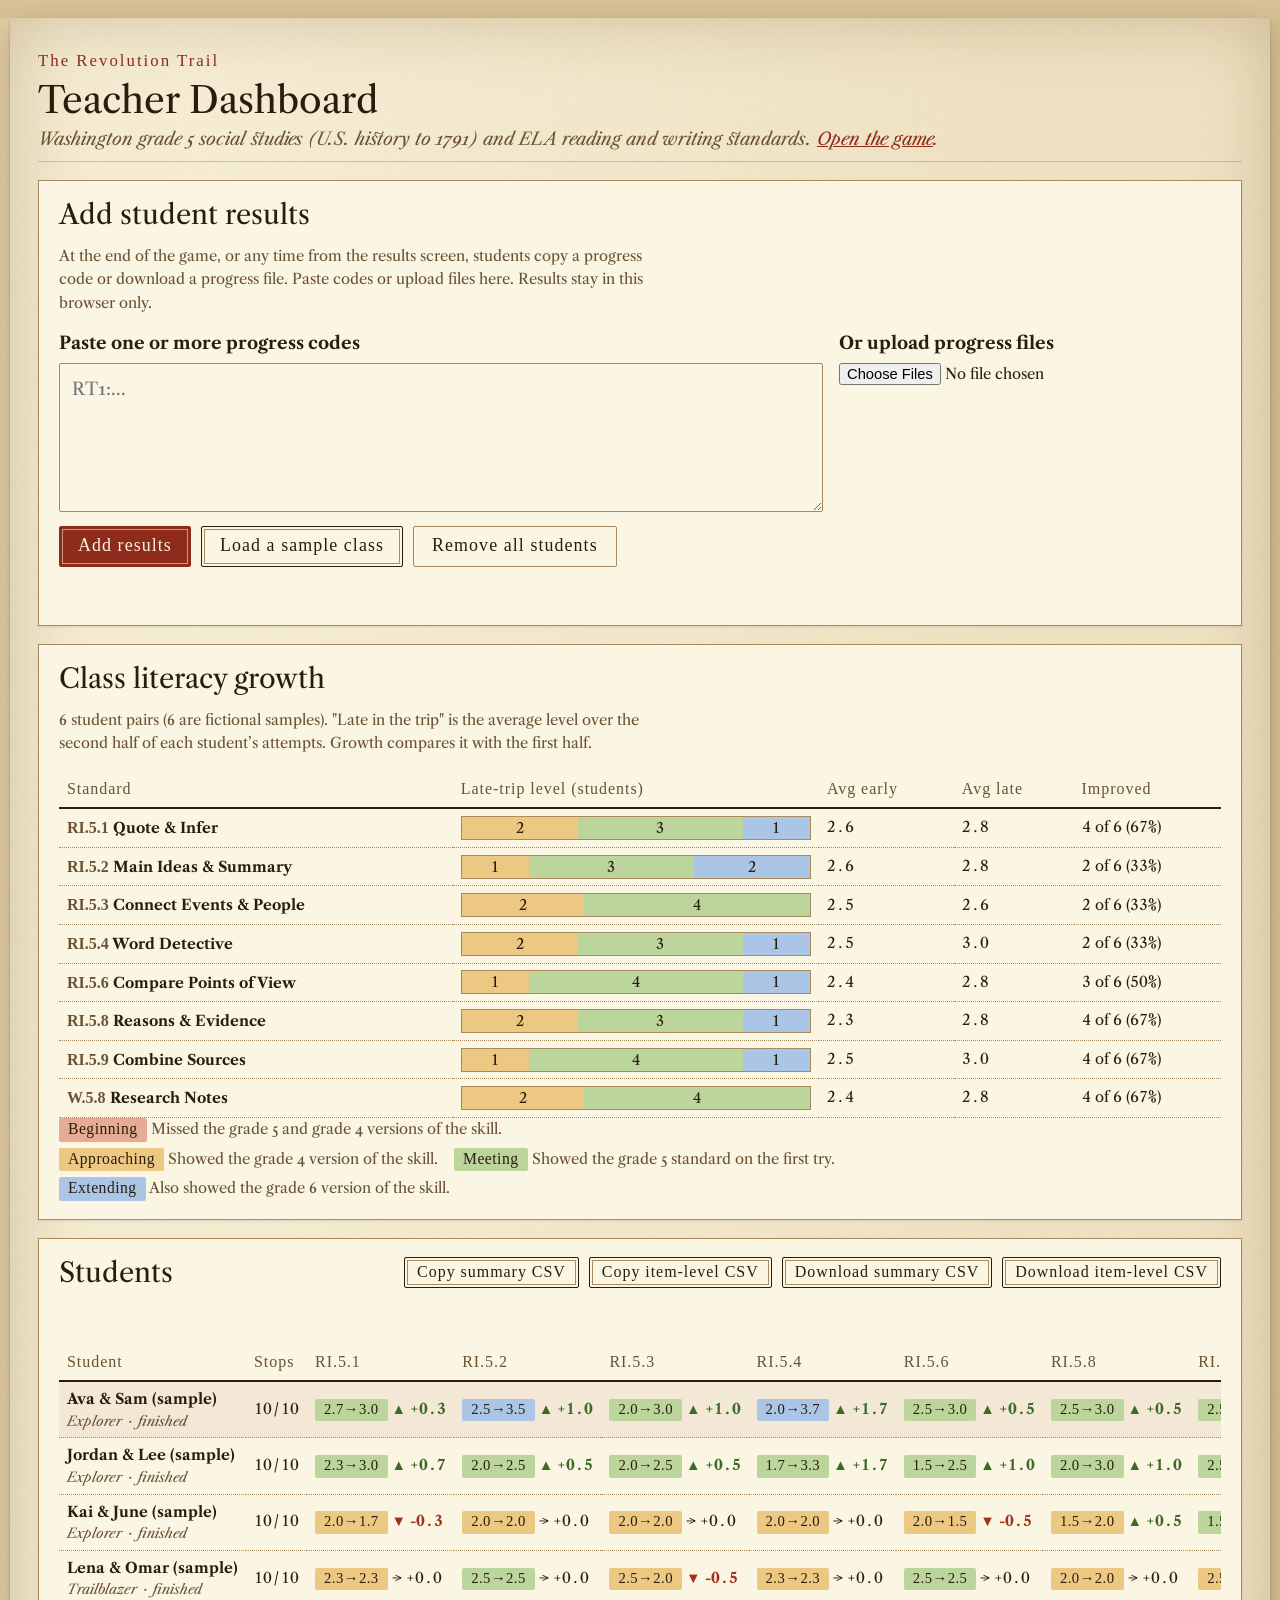
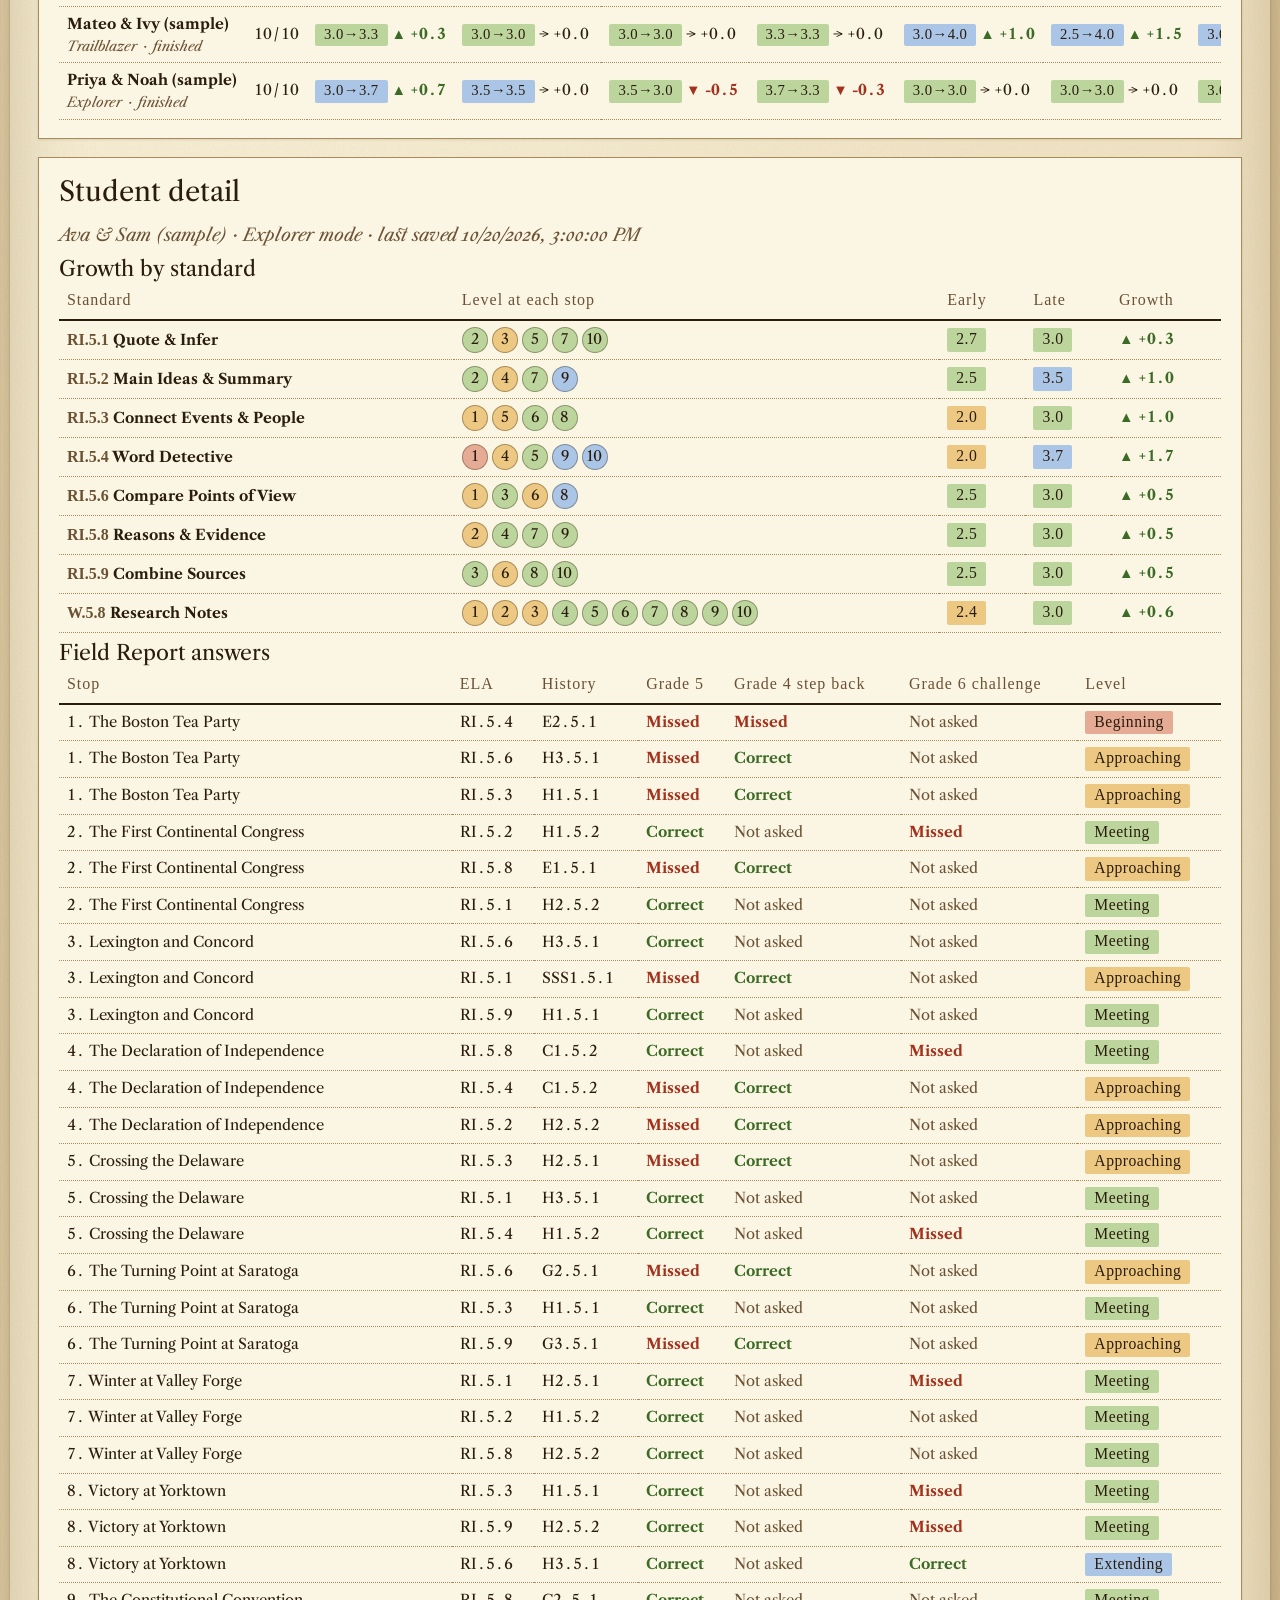
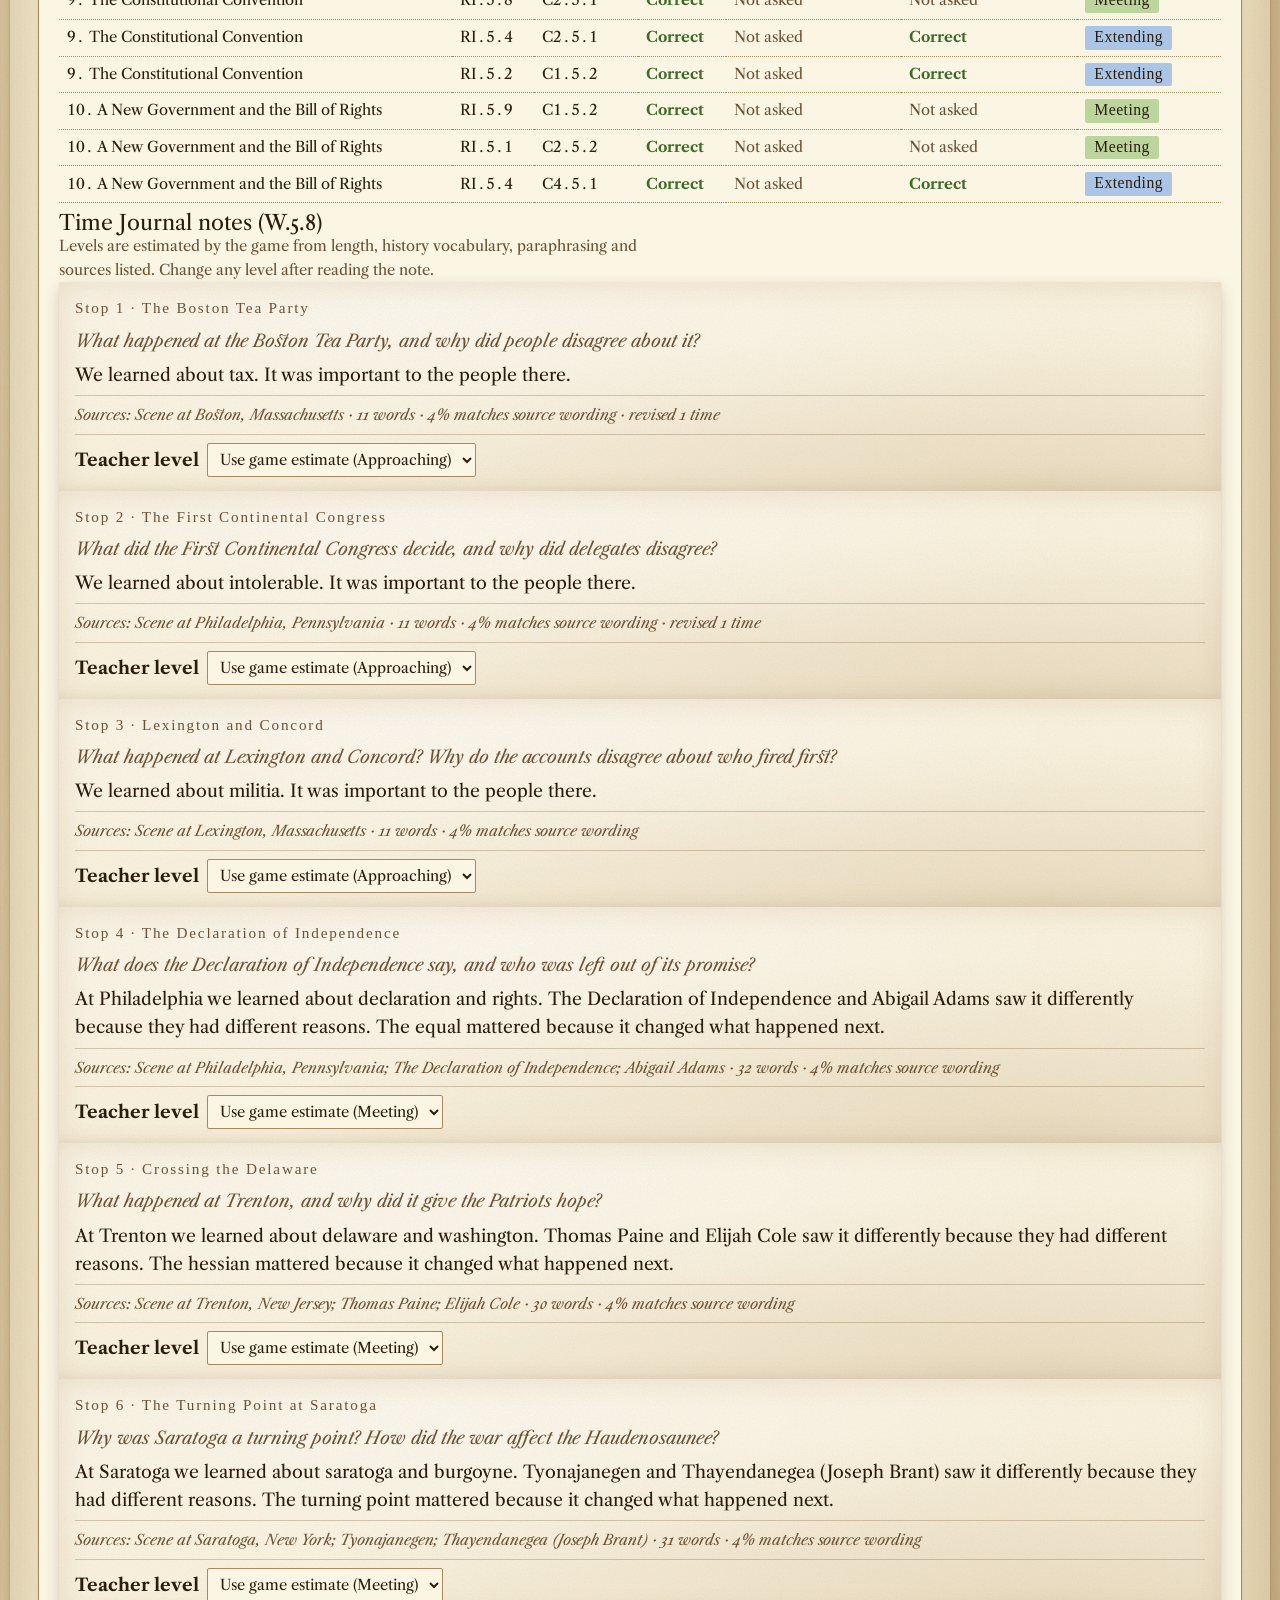
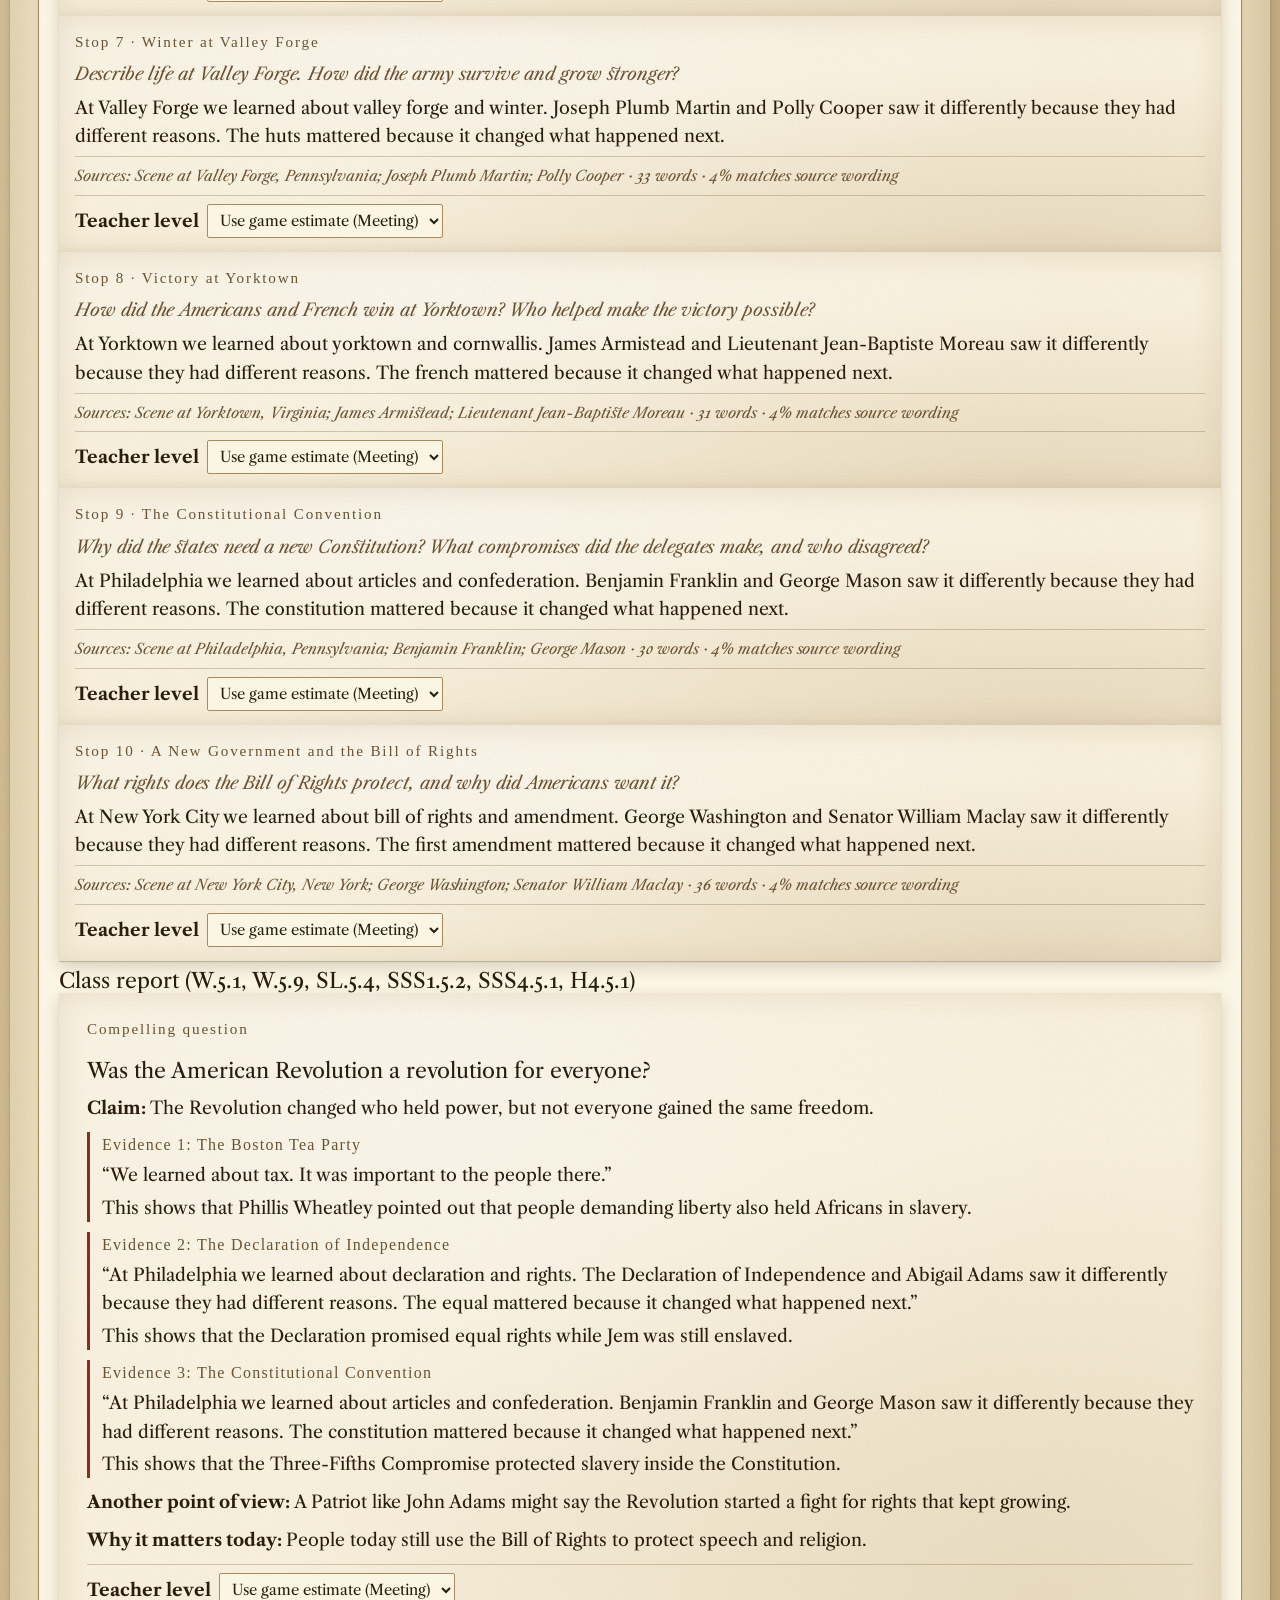
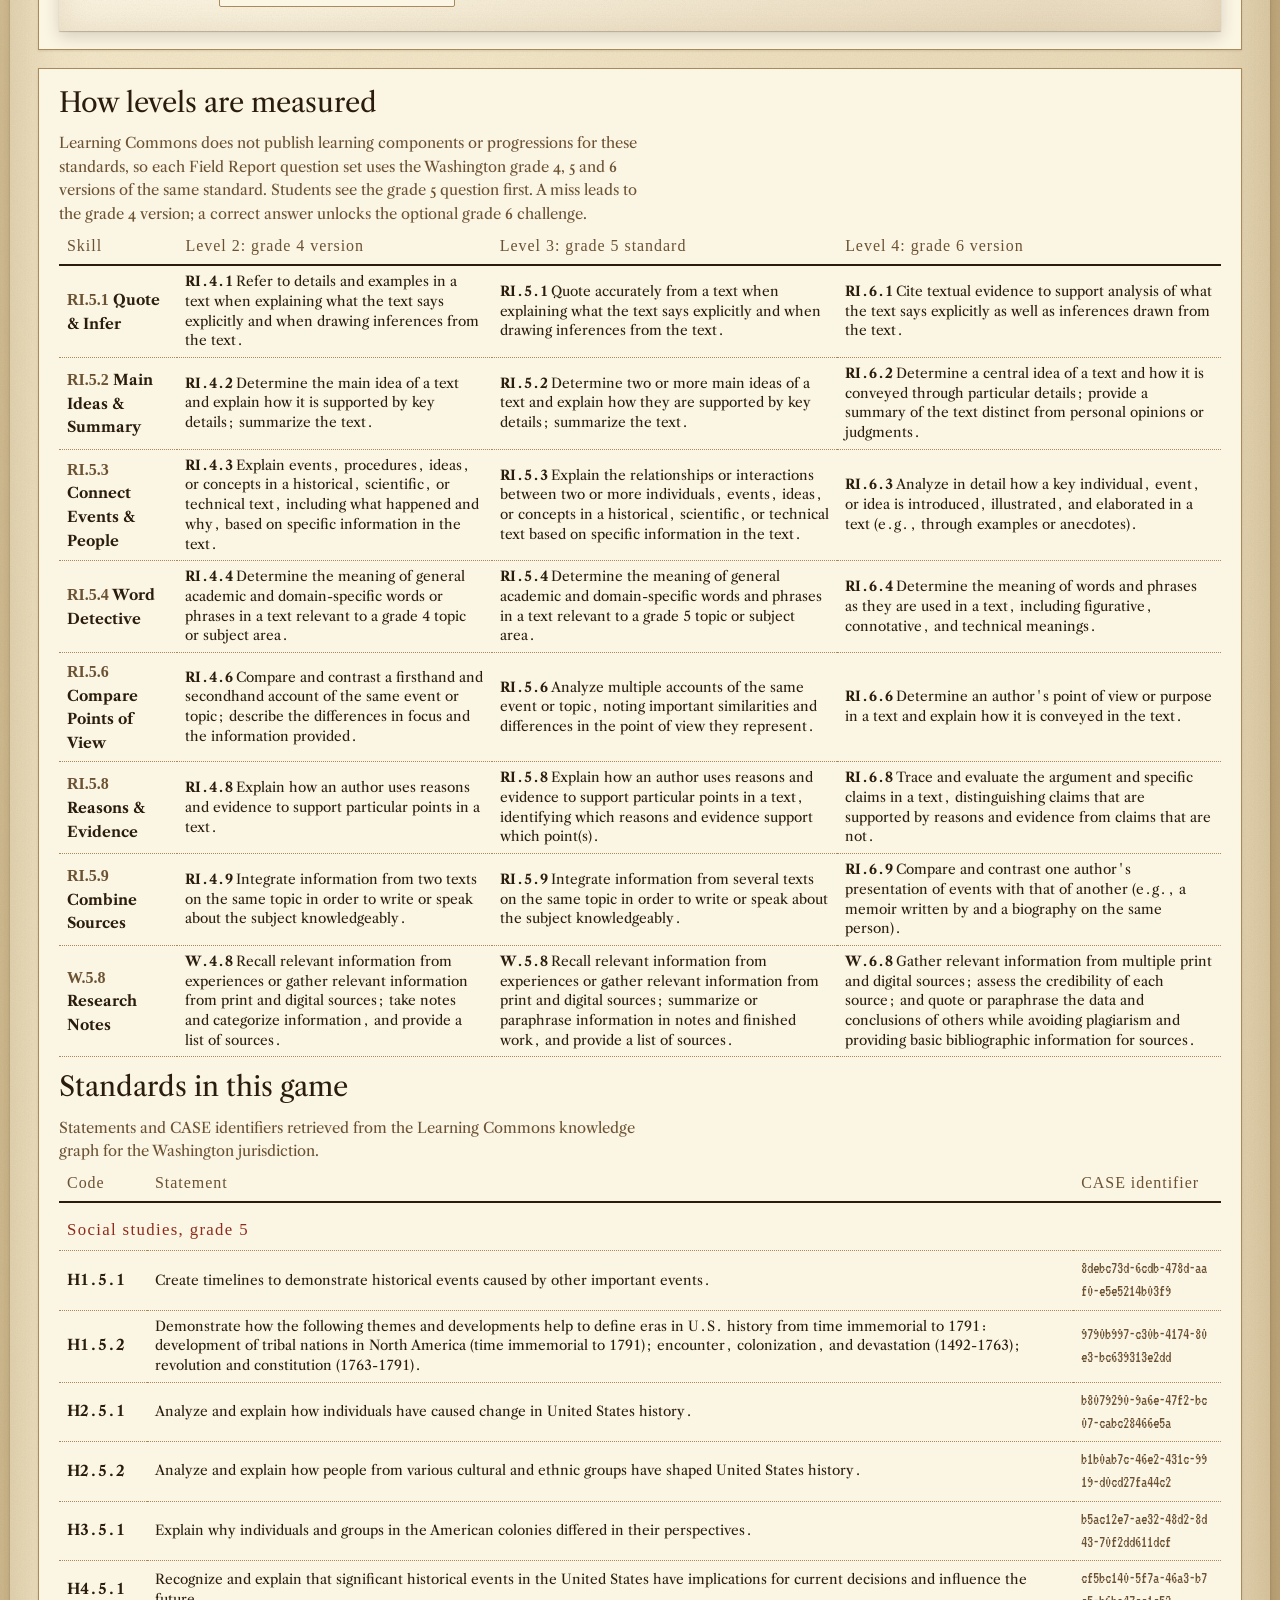
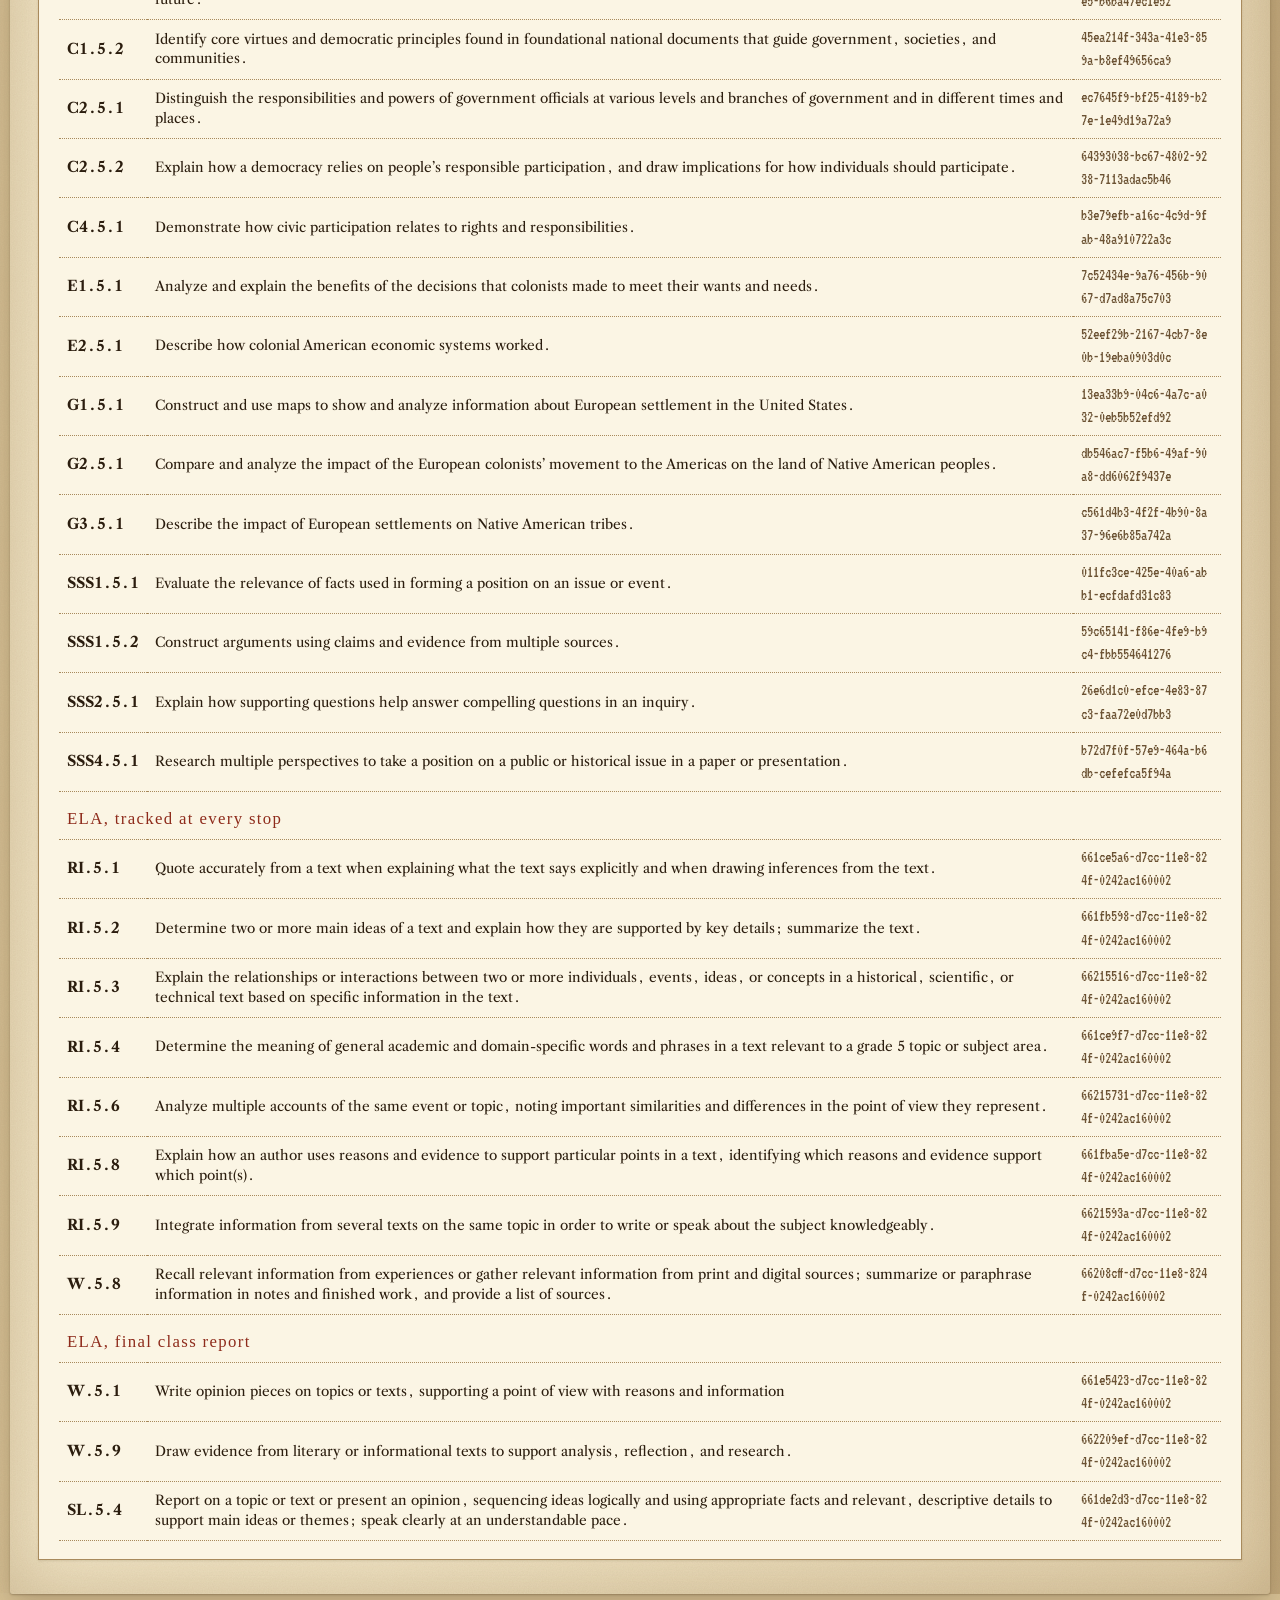
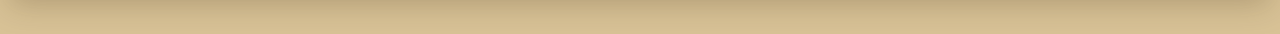
==== commit 8967169a: "Give the game a 1770s printed look, with 2026 screens for C.A.R.T. - Restyle the 1770s world as colo" ====
--- a/teacher.html
+++ b/teacher.html
@@ -7,7 +7,7 @@
 <meta name="description" content="Class results and literacy growth for The Revolution Trail, aligned to Washington State grade 5 standards.">
 <link rel="preconnect" href="https://fonts.googleapis.com">
 <link rel="preconnect" href="https://fonts.gstatic.com" crossorigin>
-<link rel="stylesheet" href="https://fonts.googleapis.com/css2?family=Atkinson+Hyperlegible:ital,wght@0,400;0,700;1,400&family=IM+Fell+English:ital@0;1&family=Press+Start+2P&family=VT323&display=swap">
+<link rel="stylesheet" href="https://fonts.googleapis.com/css2?family=Atkinson+Hyperlegible:wght@400;700&family=IM+Fell+English:ital@0;1&family=IM+Fell+English+SC&family=Libre+Caslon+Text:ital,wght@0,400;0,700;1,400&family=Press+Start+2P&family=VT323&display=swap">
 <link rel="stylesheet" href="css/style.css">
 <link rel="stylesheet" href="css/teacher.css">
 </head>
--- a/css/style.css
+++ b/css/style.css
@@ -1,203 +1,299 @@
-/* Layout: one centered column, a "lantern at night" game screen with parchment documents set inside it. */
+/*
+ * Layout: one centered sheet of colonial printing on aged parchment.
+ * The 1770s world looks like 18th-century print (Caslon type, iron-gall ink,
+ * red printer's ink, ornaments). Anything from 2026 (C.A.R.T., the classroom,
+ * the time jumps) uses the dark "screen" look in body.era-2026 and .cart-says.
+ */
 :root {
-  color-scheme: dark;
-  --night: #121527;
-  --panel: #1a1e37;
-  --panel-2: #232948;
-  --line: #353c66;
+  color-scheme: light;
+  --desk: #d8c296;
+  --page: #f2e6c7;
+  --sheet: #f7eed6;
+  --inset: #fbf5e4;
+  --rule: #a88a5c;
+  --rule-soft: rgba(110, 80, 40, 0.28);
+  --ink: #2b1d0e;
+  --ink-soft: #6b5233;
+  --accent: #8e2b1b;
+  --accent-hover: #a7361f;
+  --accent-ink: #fbf3e0;
+  --navy: #23395b;
+  --good: #3c6b25;
+  --bad: #a3321d;
+  --warn: #8a5410;
+  --lv1: #e6ab95;
+  --lv2: #ecc882;
+  --lv3: #bcd59d;
+  --lv4: #aac5e5;
+  --lv-ink: #2b1d0e;
+  --doc: #fbf4e1;
+  --doc-2: #f1e3bf;
+  --doc-ink: #2b1d0e;
+  --doc-soft: #6b5233;
+  --sea: #cdd6cf;
+  --sea-line: #9fb0a8;
+  --land: #f0e3be;
+  --coast: #5c4428;
+  --river: #4d6b8a;
+  --ne: #9b3d24;
+  --mid: #2f4d78;
+  --south: #3e6b2f;
+  --lcd-bg: #10170e;
+  --lcd-ink: #d9f7a8;
+  --lcd-line: #3c5a2a;
+  --halo: #f0e3be;
+  --overlay: rgba(43, 29, 14, 0.55);
+
+  --font-title: 'IM Fell English SC', 'Libre Caslon Text', Georgia, serif;
+  --font-head: 'IM Fell English', 'Libre Caslon Text', Georgia, serif;
+  --font-read: 'Libre Caslon Text', Georgia, 'Times New Roman', serif;
+  --font-sc: 'IM Fell English SC', Georgia, serif;
+  --font-ui: 'Libre Caslon Text', Georgia, serif;
+  --font-lcd: 'VT323', ui-monospace, 'Courier New', monospace;
+  --font-pixel: 'Press Start 2P', ui-monospace, 'Courier New', monospace;
+  --font-easy: 'Atkinson Hyperlegible', system-ui, -apple-system, 'Segoe UI', sans-serif;
+
+  --step--1: 0.92rem;
+  --step-0: 1.1rem;
+  --step-1: 1.32rem;
+  --step-2: 1.7rem;
+  --step-3: 2.3rem;
+  --radius: 2px;
+
+  --grain: url("data:image/svg+xml,%3Csvg xmlns='http://www.w3.org/2000/svg' width='260' height='260'%3E%3Cfilter id='n'%3E%3CfeTurbulence type='fractalNoise' baseFrequency='.8' numOctaves='3' stitchTiles='stitch'/%3E%3CfeColorMatrix values='0 0 0 0 .36 0 0 0 0 .25 0 0 0 0 .12 0 0 0 .11 0'/%3E%3C/filter%3E%3Crect width='100%25' height='100%25' filter='url(%23n)'/%3E%3C/svg%3E");
+}
+
+/* The 2026 screens: the classroom, the time jumps and C.A.R.T. itself. */
+body.era-2026 {
+  --desk: #0b0d1a;
+  --page: #121527;
+  --sheet: #121527;
+  --inset: #232948;
+  --rule: #353c66;
+  --rule-soft: rgba(120, 130, 200, 0.25);
   --ink: #ece4d0;
-  --muted: #aaa6c2;
-  --lantern: #f4b942;
-  --lantern-ink: #1a1408;
-  --parchment: #f1e4c3;
-  --parchment-2: #e7d5aa;
-  --parchment-ink: #2a1f14;
-  --parchment-muted: #6b5638;
-  --sea: #1d2c4a;
-  --land: #2a3152;
-  --river: #5f86c0;
+  --ink-soft: #aaa6c2;
+  --accent: #f4b942;
+  --accent-hover: #ffcc5c;
+  --accent-ink: #1a1408;
   --good: #86cf7c;
   --bad: #ef7a62;
   --warn: #f0a94a;
-  --lv1: #ef7a62;
-  --lv2: #f0a94a;
-  --lv3: #86cf7c;
-  --lv4: #8fb4f0;
-  --lv-ink: #14110c;
-  --ne: #f0a94a;
-  --mid: #8fb4f0;
-  --south: #86cf7c;
-
-  --font-display: 'Press Start 2P', ui-monospace, 'Courier New', monospace;
-  --font-term: 'VT323', ui-monospace, 'Courier New', monospace;
-  --font-read: 'Atkinson Hyperlegible', system-ui, -apple-system, 'Segoe UI', sans-serif;
-  --font-doc: 'IM Fell English', Georgia, 'Times New Roman', serif;
-
-  --step--1: 0.9rem;
-  --step-0: 1.125rem;
-  --step-1: 1.35rem;
-  --step-2: 1.7rem;
-  --step-3: 2.2rem;
-  --radius: 3px;
-}
+  --font-title: 'Press Start 2P', ui-monospace, monospace;
+  --font-head: 'Atkinson Hyperlegible', system-ui, sans-serif;
+  --font-read: 'Atkinson Hyperlegible', system-ui, sans-serif;
+  --font-sc: 'VT323', ui-monospace, monospace;
+  --font-ui: 'VT323', ui-monospace, monospace;
+  color-scheme: dark;
+}
+/* Students can switch reading text to an easy-to-read font. */
+body.easy-read { --font-read: var(--font-easy); --font-ui: var(--font-easy); }
 
 * { box-sizing: border-box; }
 [hidden] { display: none !important; }
 [tabindex="-1"]:focus { outline: none; }
-html { background: var(--night); }
+html { background: var(--desk); }
 body {
   margin: 0;
-  background: var(--night);
-  background-image: radial-gradient(ellipse at 50% -10%, rgba(244, 185, 66, 0.10), transparent 55%);
+  min-height: 100vh;
+  background-color: var(--desk);
+  background-image: var(--grain), radial-gradient(ellipse at 20% 10%, rgba(255, 245, 215, 0.45), transparent 60%), radial-gradient(ellipse at 90% 95%, rgba(120, 80, 30, 0.25), transparent 55%);
   color: var(--ink);
   font-family: var(--font-read);
   font-size: var(--step-0);
   line-height: 1.6;
-  -webkit-font-smoothing: antialiased;
-}
+  font-variant-numeric: oldstyle-nums;
+}
+body.era-2026 { background-image: radial-gradient(ellipse at 50% -10%, rgba(244, 185, 66, 0.10), transparent 55%); }
 
 .shell {
-  max-width: 980px;
-  margin: 0 auto;
-  padding-block: 16px 40px;
-  padding-left: max(16px, env(safe-area-inset-left, 0px));
-  padding-right: max(16px, env(safe-area-inset-right, 0px));
+  max-width: 1020px;
+  margin: 18px auto 40px;
+  padding-block: 22px 34px;
+  padding-left: max(28px, env(safe-area-inset-left, 0px));
+  padding-right: max(28px, env(safe-area-inset-right, 0px));
   display: flex;
   flex-direction: column;
-  gap: 16px;
-}
-
-h1, h2, h3, h4 { text-wrap: balance; line-height: 1.2; margin: 0; }
+  gap: 18px;
+  background-color: var(--page);
+  background-image: var(--grain), radial-gradient(ellipse at 15% 0%, rgba(255, 250, 230, 0.6), transparent 55%), radial-gradient(ellipse at 100% 100%, rgba(150, 105, 45, 0.16), transparent 50%);
+  box-shadow: inset 0 0 70px rgba(120, 82, 30, 0.28), 0 1px 2px rgba(60, 40, 15, 0.3), 0 10px 30px rgba(60, 40, 15, 0.25);
+  border-radius: 3px;
+}
+body.era-2026 .shell { background-image: none; box-shadow: none; }
+
+h1, h2, h3, h4 { text-wrap: balance; line-height: 1.15; margin: 0; font-weight: 400; }
 p { margin: 0; }
-a { color: var(--lantern); }
-:focus-visible { outline: 3px solid var(--lantern); outline-offset: 2px; }
+a { color: var(--accent); }
+:focus-visible { outline: 3px solid var(--accent); outline-offset: 2px; }
 .visually-hidden { position: absolute; width: 1px; height: 1px; overflow: hidden; clip: rect(0 0 0 0); white-space: nowrap; }
-.muted { color: var(--muted); }
+.muted { color: var(--ink-soft); }
 .noscript { padding: 24px; text-align: center; }
 
-/* ---------------------------------------------------------------- HUD */
+/* ---------------------------------------------------------------- HUD: an almanac table */
 .hud {
   display: grid;
-  grid-template-columns: 2fr repeat(5, minmax(0, 1fr));
-  gap: 1px;
-  background: var(--line);
-  border: 1px solid var(--line);
-  font-family: var(--font-term);
-  font-variant-numeric: tabular-nums;
-}
-.hud-cell { background: var(--panel); padding: 4px 10px 6px; display: flex; flex-direction: column; min-width: 0; }
-.hud-label { font-size: 0.95rem; letter-spacing: 0.12em; text-transform: uppercase; color: var(--muted); }
-.hud-value { font-size: 1.35rem; line-height: 1.1; color: var(--ink); white-space: nowrap; overflow: hidden; text-overflow: ellipsis; }
-.hud-where .hud-value { color: var(--lantern); }
+  grid-template-columns: minmax(0, 1.9fr) minmax(0, 1.15fr) minmax(0, 0.9fr) minmax(0, 0.9fr) minmax(0, 1.45fr) minmax(0, 0.9fr);
+  border-top: 4px double var(--ink);
+  border-bottom: 4px double var(--ink);
+  font-variant-numeric: lining-nums tabular-nums;
+}
+.hud-cell { padding: 5px 10px 6px; display: flex; flex-direction: column; min-width: 0; border-left: 1px solid var(--rule-soft); }
+.hud-cell:first-child { border-left: 0; padding-left: 2px; }
+.hud-label { font-family: var(--font-sc); font-size: 0.95rem; letter-spacing: 0.08em; color: var(--ink-soft); }
+.hud-value { font-family: var(--font-ui); font-size: 1.05rem; line-height: 1.25; color: var(--ink); white-space: nowrap; overflow: hidden; text-overflow: ellipsis; }
+.hud-where .hud-value { color: var(--accent); font-style: italic; }
 #hud-health[data-level="poor"], #hud-health[data-level="very-poor"] { color: var(--bad); }
 #hud-health[data-level="fair"] { color: var(--warn); }
+body.era-2026 .hud { border-color: var(--rule); font-family: var(--font-lcd); }
+body.era-2026 .hud-value { font-size: 1.3rem; font-style: normal; }
 
 /* ---------------------------------------------------------------- stage and screens */
 .stage { display: flex; flex-direction: column; gap: 18px; min-width: 0; }
 .stage > * { min-width: 0; }
-.screen-head { display: flex; flex-direction: column; gap: 4px; }
+.stage > .btn { align-self: flex-start; }
+.screen-head { display: flex; flex-direction: column; gap: 4px; padding-bottom: 10px; border-bottom: 1px solid var(--rule-soft); }
 .eyebrow, .fact-tag, .doc-tag, .doc-quote-tag, .story-stamp {
-  font-family: var(--font-term);
-  font-size: 1.15rem;
-  letter-spacing: 0.14em;
-  text-transform: uppercase;
-  color: var(--lantern);
-}
-.screen-title { font-family: var(--font-read); font-weight: 700; font-size: var(--step-3); }
-.screen-sub { color: var(--muted); font-size: var(--step-0); }
+  font-family: var(--font-sc);
+  font-size: 1.05rem;
+  letter-spacing: 0.12em;
+  color: var(--accent);
+}
+.screen-title { font-family: var(--font-head); font-size: var(--step-3); color: var(--ink); }
+.screen-sub { color: var(--ink-soft); font-size: var(--step-0); font-style: italic; }
 .prose { max-width: 66ch; display: flex; flex-direction: column; gap: 14px; }
-.prose h3 { font-size: var(--step-1); margin-top: 6px; }
+.prose h3 { font-family: var(--font-head); font-size: var(--step-1); margin-top: 6px; }
 .prose ul { margin: 0; padding-left: 1.2em; display: flex; flex-direction: column; gap: 4px; }
-.reading { font-size: 1.2rem; line-height: 1.7; }
-.hint { color: var(--muted); font-size: var(--step--1); }
-.note { color: var(--muted); font-size: var(--step--1); max-width: 66ch; }
-.fineprint { color: var(--muted); font-size: var(--step--1); }
-
-/* ---------------------------------------------------------------- title */
-.title-screen { display: flex; flex-direction: column; gap: 16px; align-items: flex-start; }
+.reading { font-size: 1.16rem; line-height: 1.75; }
+.reading > p:first-child::first-letter {
+  float: left;
+  font-family: var(--font-head);
+  font-size: 3.5em;
+  line-height: 0.8;
+  padding: 0.08em 0.1em 0 0;
+  color: var(--accent);
+}
+.fleuron { font-family: var(--font-head); color: var(--accent); text-align: center; letter-spacing: 0.6em; font-size: 1.2rem; max-width: 66ch; }
+.hint { color: var(--ink-soft); font-size: var(--step--1); font-style: italic; }
+.note { color: var(--ink-soft); font-size: var(--step--1); max-width: 66ch; }
+.fineprint { color: var(--ink-soft); font-size: var(--step--1); }
+h3 { font-family: var(--font-head); font-size: var(--step-1); }
+
+/* ---------------------------------------------------------------- title: a broadside */
+.title-screen { display: flex; flex-direction: column; gap: 14px; align-items: center; text-align: center; }
+.title-screen .eyebrow { letter-spacing: 0.3em; }
 .game-title {
-  font-family: var(--font-display);
-  font-size: clamp(1.4rem, 5.2vw, 2.7rem);
-  line-height: 1.35;
-  color: var(--lantern);
-  text-shadow: 3px 3px 0 #5b3a10;
-  letter-spacing: 0.02em;
-}
-.title-sub { max-width: 60ch; font-size: var(--step-1); line-height: 1.5; }
-
-/* ---------------------------------------------------------------- pixel canvases */
+  font-family: var(--font-title);
+  font-size: clamp(2.2rem, 7.5vw, 4.6rem);
+  line-height: 1;
+  letter-spacing: 0.04em;
+  color: var(--ink);
+  padding-block: 10px 6px;
+  border-top: 4px double var(--ink);
+  border-bottom: 4px double var(--ink);
+  width: 100%;
+}
+.title-long { max-width: 46ch; font-family: var(--font-head); font-style: italic; font-size: var(--step-1); line-height: 1.4; }
+.title-sub { max-width: 54ch; font-size: var(--step-0); line-height: 1.55; }
+.imprint { font-family: var(--font-sc); letter-spacing: 0.1em; color: var(--ink-soft); font-size: var(--step--1); }
+.title-screen .menu { align-self: center; max-width: 460px; text-align: left; }
+
+/* ---------------------------------------------------------------- pixel scenes, framed as plates */
+.plate { margin: 0; display: flex; flex-direction: column; gap: 6px; width: 100%; max-width: 760px; }
+.title-screen .plate { align-self: center; }
 .pixel {
   display: block;
   width: 100%;
-  max-width: 100%;
+  max-width: 760px;
   aspect-ratio: 320 / 120;
   image-rendering: pixelated;
   image-rendering: crisp-edges;
-  border: 2px solid var(--line);
-  background: var(--panel);
-}
-.forage-canvas { aspect-ratio: 320 / 180; cursor: crosshair; touch-action: manipulation; }
+  border: 1px solid var(--ink);
+  outline: 1px solid var(--ink);
+  outline-offset: 4px;
+  background: var(--inset);
+  filter: sepia(0.28) saturate(0.88) contrast(1.02);
+  margin: 5px;
+  width: calc(100% - 10px);
+}
+.plate figcaption { font-family: var(--font-head); font-style: italic; font-size: var(--step--1); color: var(--ink-soft); text-align: center; }
+.forage-canvas { aspect-ratio: 320 / 180; cursor: crosshair; touch-action: manipulation; filter: none; }
+body.era-2026 .pixel { filter: none; outline: 0; border-color: var(--rule); }
 
 /* ---------------------------------------------------------------- menus and buttons */
-.menu { list-style: none; margin: 0; padding: 0; display: flex; flex-direction: column; gap: 2px; width: 100%; max-width: 640px; }
+.menu { list-style: none; margin: 0; padding: 0; display: flex; flex-direction: column; gap: 0; width: 100%; max-width: 640px; }
+.menu li { border-bottom: 1px dotted var(--rule-soft); }
 .menu-btn {
+  position: relative;
   display: grid;
-  grid-template-columns: 2.2ch 1fr;
+  grid-template-columns: 2.4ch 1fr;
   column-gap: 10px;
   width: 100%;
   text-align: left;
-  font-family: var(--font-term);
-  font-size: 1.6rem;
-  line-height: 1.15;
+  font-family: var(--font-ui);
+  font-size: 1.22rem;
+  line-height: 1.25;
   color: var(--ink);
   background: transparent;
   border: 0;
-  padding: 6px 10px;
+  padding: 8px 10px 8px 30px;
   cursor: pointer;
 }
-.menu-num { color: var(--lantern); grid-row: span 2; }
-.menu-note { grid-column: 2; font-size: 1.15rem; color: var(--muted); }
-.menu-btn:hover:not([disabled]), .menu-btn:focus-visible { background: var(--lantern); color: var(--lantern-ink); outline: none; }
-.menu-btn:hover:not([disabled]) .menu-num, .menu-btn:focus-visible .menu-num,
-.menu-btn:hover:not([disabled]) .menu-note, .menu-btn:focus-visible .menu-note { color: var(--lantern-ink); }
-.menu-btn[disabled] { color: var(--muted); cursor: not-allowed; opacity: 0.7; }
+.menu-num { color: var(--accent); grid-row: span 2; font-variant-numeric: lining-nums; }
+.menu-note { grid-column: 2; font-size: 0.95rem; font-style: italic; color: var(--ink-soft); }
+.menu-btn::before { content: "\261E"; position: absolute; left: 4px; top: 7px; font-size: 1.2rem; color: var(--accent); opacity: 0; transition: opacity 0.12s; }
+.menu-btn:hover:not([disabled])::before, .menu-btn:focus-visible::before { opacity: 1; }
+.menu-btn:hover:not([disabled]) .menu-label, .menu-btn:focus-visible .menu-label { color: var(--accent); text-decoration: underline; text-decoration-thickness: 1px; text-underline-offset: 4px; }
+.menu-btn:focus-visible { outline: 2px solid var(--accent); outline-offset: -2px; }
+.menu-btn[disabled] { color: var(--ink-soft); cursor: not-allowed; opacity: 0.6; }
 .menu-btn.is-done .menu-label::after { content: "  \2713"; color: var(--good); }
+body.era-2026 .menu-btn { font-size: 1.6rem; }
+body.era-2026 .menu-btn::before { content: "\25B6"; font-size: 0.9rem; top: 12px; }
 
 .actions { display: flex; flex-wrap: wrap; gap: 10px; align-items: center; }
 .actions-top { justify-content: flex-end; }
 .btn {
-  font-family: var(--font-term);
-  font-size: 1.4rem;
+  font-family: var(--font-sc);
+  font-size: 1.12rem;
+  letter-spacing: 0.06em;
   line-height: 1;
-  padding: 10px 16px 11px;
-  color: var(--lantern);
-  background: transparent;
-  border: 2px solid var(--lantern);
+  padding: 10px 18px 11px;
+  color: var(--ink);
+  background: var(--inset);
+  border: 1px solid var(--ink);
+  box-shadow: inset 0 0 0 2px var(--inset), inset 0 0 0 3px var(--rule);
   border-radius: var(--radius);
   cursor: pointer;
 }
-.btn:hover:not([disabled]) { background: rgba(244, 185, 66, 0.12); }
-.btn-primary { background: var(--lantern); color: var(--lantern-ink); }
-.btn-primary:hover:not([disabled]) { background: #ffcc5c; }
-.btn-ghost { border-color: var(--line); color: var(--ink); }
-.btn-small { font-size: 1.15rem; padding: 6px 10px 7px; }
+.btn:hover:not([disabled]) { color: var(--accent); border-color: var(--accent); }
+.btn-primary { background: var(--accent); color: var(--accent-ink); border-color: var(--accent); box-shadow: inset 0 0 0 2px var(--accent), inset 0 0 0 3px rgba(251, 243, 224, 0.55); }
+.btn-primary:hover:not([disabled]) { background: var(--accent-hover); color: var(--accent-ink); }
+.btn-ghost { background: transparent; box-shadow: none; border-color: var(--rule); }
+.btn-small { font-size: 1rem; padding: 6px 12px 7px; }
 .btn[disabled] { opacity: 0.45; cursor: not-allowed; }
-
+body.era-2026 .btn { font-family: var(--font-lcd); font-size: 1.4rem; letter-spacing: 0; background: transparent; color: var(--accent); border: 2px solid var(--accent); box-shadow: none; }
+body.era-2026 .btn-primary { background: var(--accent); color: var(--accent-ink); }
+
+/* C.A.R.T. is from 2026, so it always looks like a screen. */
 .cart-says {
-  font-family: var(--font-term);
-  font-size: 1.35rem;
-  color: #d9f7a8;
-  background: #10170e;
-  border: 1px solid #3c5a2a;
+  font-family: var(--font-lcd);
+  font-size: 1.3rem;
+  line-height: 1.25;
+  color: var(--lcd-ink);
+  background: var(--lcd-bg);
+  border: 2px solid #26331f;
+  border-radius: 6px;
+  box-shadow: inset 0 0 12px rgba(160, 255, 120, 0.12), 0 2px 0 rgba(0, 0, 0, 0.25);
   padding: 8px 12px;
   max-width: 66ch;
-}
-.cart-tag { background: #d9f7a8; color: #10170e; padding: 0 6px; margin-right: 4px; }
-
-/* ---------------------------------------------------------------- story panels */
+  font-variant-numeric: normal;
+}
+.cart-tag { background: var(--lcd-ink); color: var(--lcd-bg); padding: 0 6px; margin-right: 4px; border-radius: 2px; }
+
+/* ---------------------------------------------------------------- story panels (2026) */
 .story { display: flex; flex-direction: column; gap: 18px; padding: 28px 0; max-width: 62ch; }
 .story-text { font-size: var(--step-2); line-height: 1.5; }
-.story-dots { color: var(--lantern); letter-spacing: 0.3em; font-size: 0.9rem; }
+.story-dots { color: var(--accent); letter-spacing: 0.3em; font-size: 0.9rem; }
 
 /* ---------------------------------------------------------------- forms */
 .setup-form, .report-form { display: flex; flex-direction: column; gap: 18px; max-width: 640px; }
@@ -206,21 +302,27 @@
 legend { padding: 0; margin-bottom: 6px; }
 input[type="text"], textarea, select {
   font: inherit;
+  font-family: var(--font-read);
   font-size: var(--step-0);
   color: var(--ink);
-  background: var(--panel-2);
-  border: 2px solid var(--line);
+  background: var(--inset);
+  border: 1px solid var(--rule);
   border-radius: var(--radius);
   padding: 10px 12px;
   width: 100%;
   max-width: 100%;
 }
-textarea { resize: vertical; line-height: 1.5; }
-input[type="text"]:focus, textarea:focus, select:focus { border-color: var(--lantern); outline: none; }
+textarea { resize: vertical; line-height: 1.8; }
+#journal-text, #journal-trust, .report-form textarea {
+  background-image: repeating-linear-gradient(to bottom, transparent 0, transparent calc(1.8em - 1px), rgba(35, 57, 91, 0.22) calc(1.8em - 1px), rgba(35, 57, 91, 0.22) 1.8em);
+  background-attachment: local;
+  background-position: 0 10px;
+}
+input[type="text"]:focus, textarea:focus, select:focus { border-color: var(--accent); outline: 2px solid rgba(142, 43, 27, 0.25); }
 .radio, .check { display: flex; gap: 10px; align-items: flex-start; cursor: pointer; padding: 4px 0; }
-.radio input, .check input { width: 20px; height: 20px; margin-top: 4px; accent-color: var(--lantern); flex: none; }
+.radio input, .check input { width: 20px; height: 20px; margin-top: 5px; accent-color: var(--accent); flex: none; }
 .check-small { font-size: var(--step--1); }
-.check-small input { width: 16px; height: 16px; margin-top: 3px; }
+.check-small input { width: 16px; height: 16px; margin-top: 4px; }
 .form-msg { color: var(--warn); min-height: 1.5em; }
 
 /* ---------------------------------------------------------------- status and tables */
@@ -228,134 +330,178 @@
   margin: 0;
   display: grid;
   grid-template-columns: repeat(3, minmax(0, 1fr));
-  gap: 1px;
-  background: var(--line);
-  border: 1px solid var(--line);
-  font-family: var(--font-term);
-  font-variant-numeric: tabular-nums;
-}
-.stat { background: var(--panel); padding: 6px 12px 8px; min-width: 0; }
-.stat dt { font-size: 1rem; letter-spacing: 0.12em; text-transform: uppercase; color: var(--muted); }
-.stat dd { margin: 0; font-size: 1.45rem; line-height: 1.15; }
-.trail-log { font-family: var(--font-term); font-size: 1.45rem; color: var(--lantern); min-height: 1.4em; }
+  border-top: 1px solid var(--ink);
+  border-bottom: 1px solid var(--ink);
+  font-variant-numeric: lining-nums tabular-nums;
+}
+.stat { padding: 6px 12px 8px; min-width: 0; border-bottom: 1px dotted var(--rule-soft); border-left: 1px solid var(--rule-soft); }
+.stat:nth-child(3n + 1) { border-left: 0; }
+.stat dt { font-family: var(--font-sc); font-size: 0.95rem; letter-spacing: 0.08em; color: var(--ink-soft); }
+.stat dd { margin: 0; font-family: var(--font-ui); font-size: 1.15rem; line-height: 1.3; }
+.trail-log { font-family: var(--font-head); font-style: italic; font-size: var(--step-1); color: var(--accent); min-height: 1.4em; }
 .travel { display: flex; flex-direction: column; gap: 14px; }
 
 .table-wrap { overflow-x: auto; max-width: 100%; }
-.table { border-collapse: collapse; width: 100%; max-width: 640px; font-variant-numeric: tabular-nums; }
-.table th, .table td { text-align: left; padding: 8px 10px; border-bottom: 1px solid var(--line); vertical-align: middle; }
+.table { border-collapse: collapse; width: 100%; max-width: 640px; font-variant-numeric: lining-nums tabular-nums; }
+.table th, .table td { text-align: left; padding: 8px 10px; border-bottom: 1px dotted var(--rule); vertical-align: middle; }
 .table th[scope="row"] { font-weight: 700; }
-.table thead th { font-family: var(--font-term); font-size: 1.1rem; letter-spacing: 0.1em; text-transform: uppercase; color: var(--muted); font-weight: 400; }
-.bar { display: inline-block; width: 120px; height: 10px; background: var(--panel-2); border: 1px solid var(--line); vertical-align: middle; }
+.table thead th { font-family: var(--font-sc); font-size: 1rem; letter-spacing: 0.06em; color: var(--ink-soft); font-weight: 400; border-bottom: 2px solid var(--ink); }
+.bar { display: inline-block; width: 120px; height: 10px; background: var(--inset); border: 1px solid var(--rule); vertical-align: middle; }
 .bar-fill { display: block; height: 100%; background: var(--good); }
 
-/* ---------------------------------------------------------------- store */
-.keeper-says { font-family: var(--font-doc); font-size: var(--step-1); font-style: italic; max-width: 62ch; }
-.store-rows { display: flex; flex-direction: column; border-top: 1px solid var(--line); max-width: 760px; }
-.store-row { display: grid; grid-template-columns: minmax(0, 1fr) auto auto; gap: 14px; align-items: center; padding: 12px 0; border-bottom: 1px solid var(--line); }
+/* ---------------------------------------------------------------- store: a shopkeeper's ledger */
+.keeper-says { font-family: var(--font-head); font-size: var(--step-1); font-style: italic; max-width: 62ch; }
+.store-rows { display: flex; flex-direction: column; border-top: 2px solid var(--ink); max-width: 760px; }
+.store-row { display: grid; grid-template-columns: minmax(0, 1fr) auto auto; gap: 14px; align-items: center; padding: 12px 0; border-bottom: 1px dotted var(--rule); }
 .store-item { display: flex; flex-direction: column; min-width: 0; }
-.store-desc, .store-have { color: var(--muted); font-size: var(--step--1); }
-.store-price { font-family: var(--font-term); font-size: 1.4rem; white-space: nowrap; }
-.store-price .muted { font-size: 1.05rem; }
+.store-desc, .store-have { color: var(--ink-soft); font-size: var(--step--1); }
+.store-have { font-style: italic; }
+.store-price { font-size: 1.1rem; white-space: nowrap; }
+.store-price .muted { font-size: 0.95rem; font-style: italic; }
 .stepper { display: flex; align-items: center; gap: 8px; }
 .step {
   width: 40px; height: 40px;
-  font-family: var(--font-term); font-size: 1.6rem; line-height: 1;
-  color: var(--ink); background: var(--panel-2); border: 2px solid var(--line); border-radius: var(--radius); cursor: pointer;
-}
-.step:hover:not([disabled]) { border-color: var(--lantern); }
+  font-family: var(--font-read); font-size: 1.4rem; line-height: 1;
+  color: var(--ink); background: var(--inset); border: 1px solid var(--rule); border-radius: var(--radius); cursor: pointer;
+}
+.step:hover:not([disabled]) { border-color: var(--accent); color: var(--accent); }
 .step[disabled] { opacity: 0.35; cursor: not-allowed; }
-.step-qty { font-family: var(--font-term); font-size: 1.5rem; min-width: 5ch; text-align: center; font-variant-numeric: tabular-nums; }
-.store-total { font-family: var(--font-term); font-size: 1.45rem; }
+.step-qty { font-size: 1.15rem; min-width: 5ch; text-align: center; font-variant-numeric: lining-nums tabular-nums; }
+.store-total { font-size: 1.1rem; font-variant-numeric: lining-nums; }
 .store-total.is-over { color: var(--bad); }
 
-.fact { border-left: 4px solid var(--lantern); background: var(--panel); padding: 12px 16px; max-width: 66ch; display: flex; flex-direction: column; gap: 4px; }
-
-/* ---------------------------------------------------------------- map */
+.shopping-list { background: var(--lcd-bg); border: 2px solid #26331f; border-radius: 6px; color: var(--lcd-ink); padding: 12px 16px; max-width: 760px; display: flex; flex-direction: column; gap: 8px; font-family: var(--font-lcd); font-size: 1.25rem; line-height: 1.25; font-variant-numeric: normal; }
+.shopping-list .fact-tag { color: var(--lcd-ink); font-family: var(--font-lcd); font-size: 1.25rem; }
+.shopping-list ul { margin: 0; padding-left: 1.2em; display: flex; flex-direction: column; gap: 2px; }
+.shopping-list .btn { font-family: var(--font-lcd); font-size: 1.3rem; letter-spacing: 0; color: var(--lcd-ink); background: transparent; border: 2px solid var(--lcd-ink); box-shadow: none; }
+.store-bar {
+  position: sticky; bottom: 0; z-index: 5;
+  display: flex; flex-wrap: wrap; gap: 10px 20px; align-items: center; justify-content: space-between;
+  background-color: var(--page); background-image: var(--grain);
+  border-top: 4px double var(--ink);
+  padding-block: 10px max(10px, env(safe-area-inset-bottom, 0px));
+  max-width: 760px;
+}
+.notes-check { background: var(--inset); border: 1px solid var(--rule); padding: 10px 14px; display: flex; flex-direction: column; gap: 6px; margin-block: 6px; }
+.fact { border-left: 3px solid var(--accent); background: var(--inset); padding: 12px 16px; max-width: 66ch; display: flex; flex-direction: column; gap: 4px; }
+
+/* ---------------------------------------------------------------- map: a hand-tinted 1770s map */
 .map { margin: 0; display: flex; flex-direction: column; gap: 8px; min-width: 0; }
-.map-holder { border: 2px solid var(--line); background: var(--sea); max-width: 100%; }
-.map-svg { display: block; width: 100%; height: auto; max-height: 72vh; }
+.map-holder { border: 1px solid var(--ink); outline: 1px solid var(--ink); outline-offset: 3px; margin: 4px; background: var(--sea); max-width: 100%; }
+.map-svg { display: block; width: 100%; height: auto; max-height: 76vh; }
+.map-svg text { paint-order: stroke; stroke: var(--halo); stroke-width: 3.5px; stroke-linejoin: round; }
 .map-sea { fill: var(--sea); }
-.map-land { fill: var(--land); stroke: #4a5383; stroke-width: 1; }
-.map-water { fill: var(--sea); stroke: #4a5383; stroke-width: 0.8; }
-.map-river { fill: none; stroke: var(--river); stroke-width: 1.6; stroke-linecap: round; stroke-linejoin: round; }
-.map-proclamation { fill: none; stroke: #c98a7a; stroke-width: 1.6; stroke-dasharray: 5 4; }
-.map-proc-label { fill: #e3a898; font-family: var(--font-read); font-size: 10px; text-anchor: middle; }
-.map-river-label { fill: #9cb8e4; font-family: var(--font-read); font-size: 9px; font-style: italic; text-anchor: middle; }
-.map-sea-label { fill: #6f86b5; font-family: var(--font-term); font-size: 18px; letter-spacing: 0.3em; text-anchor: middle; }
-.map-region-label { fill: #8a8fb0; font-family: var(--font-term); font-size: 13px; letter-spacing: 0.2em; text-anchor: middle; }
-.map-colony { font-family: var(--font-term); font-size: 14px; letter-spacing: 0.08em; text-anchor: middle; }
+.map-hatch line { stroke: var(--sea-line); stroke-width: 0.8; }
+.map-land { fill: var(--land); stroke: var(--coast); stroke-width: 1.3; }
+.map-water { fill: var(--sea); stroke: var(--coast); stroke-width: 1; }
+.map-river { fill: none; stroke: var(--river); stroke-width: 1.8; stroke-linecap: round; stroke-linejoin: round; }
+.map-border { fill: none; stroke: #9b3d24; stroke-opacity: 0.55; stroke-width: 1.6; stroke-dasharray: 1 3; stroke-linecap: round; }
+.map-proclamation { fill: none; stroke: #8e2b1b; stroke-width: 1.8; stroke-dasharray: 7 4; }
+.map-proc-label { fill: #8e2b1b; font-family: var(--font-head); font-style: italic; font-size: 13px; text-anchor: middle; }
+.map-river-label { fill: var(--river); font-family: var(--font-head); font-size: 13px; font-style: italic; text-anchor: middle; }
+.map-sea-label { fill: #5f7268; font-family: var(--font-sc); font-size: 20px; letter-spacing: 0.35em; text-anchor: middle; }
+.map-region-label { fill: var(--ink-soft); font-family: var(--font-sc); font-size: 15px; letter-spacing: 0.25em; text-anchor: middle; }
+.map-colony { font-family: var(--font-sc); font-size: 18px; letter-spacing: 0.12em; text-anchor: middle; }
+.map-view-all .map-colony { font-size: 14px; }
 .map-colony-ne { fill: var(--ne); }
 .map-colony-mid { fill: var(--mid); }
 .map-colony-south { fill: var(--south); }
-.map-nation { fill: #e6c9a8; font-family: var(--font-doc); font-size: 11px; font-style: italic; text-anchor: middle; }
-.map-leg { stroke-width: 2; stroke-dasharray: 4 3; }
-.map-leg-done { stroke: var(--muted); }
-.map-leg-current, .map-leg-next { stroke: var(--lantern); stroke-width: 2.5; }
-.map-landing { fill: var(--lantern); stroke: var(--night); stroke-width: 1; }
-.map-town { fill: var(--lantern); font-family: var(--font-term); font-size: 14px; }
-.map-pin rect { stroke-width: 2; }
-.map-pin text { font-family: var(--font-term); font-size: 13px; text-anchor: middle; }
-.map-pin-future rect { fill: var(--night); stroke: var(--muted); }
-.map-pin-future text { fill: var(--muted); }
-.map-pin-done rect { fill: var(--good); stroke: var(--night); }
-.map-pin-done text { fill: var(--lv-ink); }
-.map-pin-partial rect { fill: var(--good); stroke: var(--ink); stroke-dasharray: 3 2; }
-.map-pin-partial text { fill: var(--lv-ink); }
-.map-pin-current rect { fill: var(--lantern); stroke: var(--ink); }
-.map-pin-current text { fill: var(--lantern-ink); }
-.map-you circle { fill: #ffffff; stroke: var(--bad); stroke-width: 3; }
-.map-you text { fill: #ffffff; font-family: var(--font-term); font-size: 15px; }
-.map-scale line, .map-compass polygon { stroke: var(--ink); stroke-width: 1.5; fill: var(--ink); }
-.map-compass .map-compass-s { fill: var(--panel); }
-.map-scale text, .map-compass text { fill: var(--ink); font-family: var(--font-term); font-size: 13px; text-anchor: middle; }
-.map-scale text { text-anchor: start; }
-.map-legend { display: flex; flex-wrap: wrap; gap: 6px 16px; align-items: center; font-size: var(--step--1); color: var(--muted); }
-.lg::before { content: ""; display: inline-block; width: 12px; height: 12px; margin-right: 6px; vertical-align: -1px; }
+.map-nation { fill: #6b4a24; font-family: var(--font-head); font-size: 14px; font-style: italic; text-anchor: middle; }
+.map-leg { stroke-width: 2.5; stroke-dasharray: 6 4; fill: none; }
+.map-leg-done { stroke: var(--ink-soft); }
+.map-leg-current, .map-leg-next { stroke: var(--accent); stroke-width: 3; }
+.map-landing { fill: var(--ink); stroke: var(--land); stroke-width: 2; }
+.map-town { fill: var(--ink); font-family: var(--font-read); font-weight: 700; font-size: 17px; }
+.map-dest { fill: var(--accent); stroke: var(--ink); stroke-width: 2; }
+.map-dest-label { fill: var(--accent); font-family: var(--font-read); font-weight: 700; font-size: 21px; }
+.map-pin circle { stroke-width: 1.8; }
+.map-pin text { font-family: var(--font-read); font-weight: 700; font-size: 14px; }
+.map-view-all .map-pin text { font-size: 11px; }
+.map-pin-future circle { fill: var(--land); stroke: var(--ink-soft); }
+.map-pin-future text { fill: var(--ink-soft); }
+.map-pin-done circle, .map-pin-partial circle { fill: var(--good); stroke: var(--ink); }
+.map-pin-done text, .map-pin-partial text { fill: var(--good); }
+.map-pin-current circle { fill: var(--accent); stroke: var(--ink); }
+.map-pin-current text { fill: var(--accent); }
+.map-you circle { fill: var(--navy); stroke: var(--land); stroke-width: 3; }
+.map-you text { fill: var(--navy); font-family: var(--font-sc); font-size: 17px; }
+.map-cartouche rect { fill: var(--land); stroke: var(--ink); stroke-width: 1; }
+.map-cartouche .map-cartouche-inner { fill: none; stroke: var(--ink); stroke-width: 0.6; }
+.map-cartouche text { font-family: var(--font-head); fill: var(--ink); text-anchor: middle; stroke-width: 0; }
+.map-cartouche .map-cartouche-big { font-family: var(--font-sc); font-size: 17px; letter-spacing: 0.06em; }
+.map-cartouche .map-cartouche-small { font-style: italic; font-size: 13px; }
+.map-scale line { stroke: var(--ink); stroke-width: 1.5; }
+.map-scale text { fill: var(--ink); font-family: var(--font-head); font-style: italic; font-size: 14px; text-anchor: start; }
+.map-chip { fill: var(--land); fill-opacity: 0.85; stroke: var(--ink); stroke-width: 0.8; }
+.map-rose .map-rose-dark { fill: var(--ink); }
+.map-rose .map-rose-light { fill: var(--land); stroke: var(--ink); stroke-width: 0.8; }
+.map-rose .map-rose-red { fill: var(--accent); }
+.map-rose circle { fill: none; stroke: var(--ink); stroke-width: 0.8; }
+.map-rose text { fill: var(--ink); font-family: var(--font-sc); font-size: 15px; text-anchor: middle; }
+.map-views { display: flex; flex-wrap: wrap; gap: 6px; }
+.map-view-btn {
+  font-family: var(--font-sc); font-size: 1rem; letter-spacing: 0.05em; line-height: 1; padding: 7px 12px 8px;
+  color: var(--ink); background: var(--inset); border: 1px solid var(--rule); border-radius: 99px; cursor: pointer;
+}
+.map-view-btn[aria-pressed="true"] { background: var(--accent); color: var(--accent-ink); border-color: var(--accent); }
+.map-legend { display: flex; flex-wrap: wrap; gap: 6px 16px; align-items: center; font-size: var(--step--1); color: var(--ink-soft); }
+.lg::before { content: ""; display: inline-block; width: 12px; height: 12px; margin-right: 6px; vertical-align: -1px; opacity: 0.8; }
 .lg-ne::before { background: var(--ne); }
 .lg-mid::before { background: var(--mid); }
 .lg-south::before { background: var(--south); }
-.lg-proc::before { height: 0; border-top: 2px dashed #c98a7a; vertical-align: 3px; }
+.lg-proc::before { height: 0; border-top: 2px dashed #8e2b1b; vertical-align: 3px; }
 
 /* ---------------------------------------------------------------- questions */
-.split { display: grid; grid-template-columns: minmax(0, 1.1fr) minmax(0, 1fr); gap: 24px; align-items: start; }
+.split { display: grid; grid-template-columns: minmax(0, 1.1fr) minmax(0, 1fr); gap: 26px; align-items: start; }
 .split-journal { grid-template-columns: minmax(0, 1.2fr) minmax(0, 1fr); }
 .q-panel { display: flex; flex-direction: column; gap: 14px; min-width: 0; }
-.q-stem { font-size: var(--step-1); font-weight: 700; line-height: 1.4; max-width: 62ch; }
-.choices { display: flex; flex-direction: column; gap: 10px; }
+.q-stem { font-family: var(--font-read); font-size: var(--step-1); font-weight: 700; line-height: 1.45; max-width: 62ch; }
+.choices { display: flex; flex-direction: column; gap: 0; border-top: 1px solid var(--rule); }
 .choice {
+  position: relative;
   display: grid;
   grid-template-columns: 2rem 1fr;
   gap: 10px;
   align-items: start;
   text-align: left;
   font: inherit;
+  font-family: var(--font-read);
   color: var(--ink);
-  background: var(--panel-2);
-  border: 2px solid var(--line);
-  border-radius: var(--radius);
-  padding: 12px 14px;
+  background: transparent;
+  border: 0;
+  border-bottom: 1px solid var(--rule);
+  padding: 12px 40px 12px 6px;
   cursor: pointer;
 }
-.choice:hover:not([disabled]) { border-color: var(--lantern); }
+.choice:hover:not([disabled]) { background: rgba(142, 43, 27, 0.06); }
+.choice:hover:not([disabled]) .choice-key { background: var(--accent); color: var(--accent-ink); border-color: var(--accent); }
 .choice[disabled] { cursor: default; }
-.choice-key { font-family: var(--font-term); font-size: 1.4rem; line-height: 1.1; color: var(--lantern); }
-.choice.is-correct { border-color: var(--good); background: rgba(134, 207, 124, 0.12); }
-.choice.is-wrong { border-color: var(--bad); background: rgba(239, 122, 98, 0.12); }
-.feedback { display: flex; flex-direction: column; gap: 8px; align-items: flex-start; }
+.choice-key {
+  display: inline-grid; place-items: center;
+  width: 1.7rem; height: 1.7rem;
+  font-family: var(--font-read); font-size: 0.95rem; font-variant-numeric: lining-nums;
+  border: 1px solid var(--ink); border-radius: 50%;
+  color: var(--ink);
+}
+.choice.is-correct { background: rgba(60, 107, 37, 0.1); }
+.choice.is-correct::after { content: "\2713"; position: absolute; right: 10px; top: 6px; font-size: 1.8rem; color: var(--good); font-family: var(--font-head); }
+.choice.is-wrong { background: rgba(163, 50, 29, 0.08); text-decoration: line-through; text-decoration-color: rgba(163, 50, 29, 0.6); }
+.choice.is-wrong::after { content: "\2717"; position: absolute; right: 10px; top: 6px; font-size: 1.8rem; color: var(--bad); font-family: var(--font-head); }
+.feedback { display: flex; flex-direction: column; gap: 8px; align-items: flex-start; padding: 12px 14px; background: var(--inset); border-left: 3px solid var(--rule); }
 .feedback:empty { display: none; }
 .fb-good { color: var(--good); font-weight: 700; }
 .fb-bad { color: var(--bad); font-weight: 700; }
 .skill-line { display: flex; flex-wrap: wrap; gap: 8px; }
-.chip { font-family: var(--font-term); font-size: 1.15rem; padding: 2px 10px 3px; border: 1px solid var(--line); border-radius: 99px; color: var(--muted); }
+.chip { font-family: var(--font-sc); font-size: 1rem; letter-spacing: 0.04em; padding: 2px 12px 4px; border: 1px solid var(--rule); border-radius: 99px; color: var(--ink-soft); background: var(--inset); }
 .chip-std { color: var(--ink); border-color: var(--ink); }
-.chip-core { color: var(--lv3); border-color: var(--lv3); }
-.chip-scaffold { color: var(--lv2); border-color: var(--lv2); }
-.chip-extension { color: var(--lv4); border-color: var(--lv4); }
-
-.sources { border: 1px solid var(--line); background: var(--panel); border-radius: var(--radius); min-width: 0; }
-.sources summary { cursor: pointer; padding: 10px 14px; font-family: var(--font-term); font-size: 1.35rem; color: var(--lantern); }
+.chip-core { color: var(--good); border-color: var(--good); }
+.chip-scaffold { color: var(--warn); border-color: var(--warn); }
+.chip-extension { color: var(--navy); border-color: var(--navy); }
+
+.sources { border: 1px solid var(--rule); background: var(--inset); border-radius: var(--radius); min-width: 0; }
+.sources summary { cursor: pointer; padding: 10px 14px; font-family: var(--font-sc); font-size: 1.1rem; letter-spacing: 0.05em; color: var(--accent); }
 .sources-body { padding: 0 14px 14px; display: flex; flex-direction: column; gap: 10px; font-size: var(--step--1); max-height: 70vh; overflow-y: auto; }
-.sources-body h4 { font-size: var(--step-0); }
+.sources-body h4 { font-family: var(--font-head); font-size: var(--step-0); }
 
 /* ---------------------------------------------------------------- glossary terms */
 .term {
@@ -366,154 +512,217 @@
   padding: 0;
   text-decoration: underline;
   text-decoration-style: dotted;
-  text-decoration-color: var(--lantern);
+  text-decoration-color: var(--accent);
   text-decoration-thickness: 2px;
   text-underline-offset: 3px;
   cursor: help;
 }
-.doc .term { text-decoration-color: #9a6a1c; }
-
-/* ---------------------------------------------------------------- parchment documents */
+
+/* ---------------------------------------------------------------- documents: letters and broadsides */
 .doc {
-  background: var(--parchment);
-  background-image: radial-gradient(ellipse at 30% 20%, rgba(255, 255, 255, 0.35), transparent 60%), radial-gradient(ellipse at 80% 90%, rgba(150, 105, 40, 0.18), transparent 55%);
-  color: var(--parchment-ink);
-  padding: 22px 26px;
-  border-radius: 2px;
-  box-shadow: inset 0 0 40px rgba(120, 80, 30, 0.28), 0 2px 0 rgba(0, 0, 0, 0.4);
+  position: relative;
+  background-color: var(--doc);
+  background-image: var(--grain), radial-gradient(ellipse at 30% 15%, rgba(255, 255, 255, 0.5), transparent 60%), radial-gradient(ellipse at 85% 95%, rgba(150, 105, 40, 0.16), transparent 55%);
+  color: var(--doc-ink);
+  padding: 24px 28px;
+  border-radius: 1px;
+  box-shadow: 0 1px 1px rgba(60, 40, 15, 0.25), 0 6px 16px rgba(60, 40, 15, 0.18), inset 0 0 30px rgba(140, 95, 35, 0.14);
   max-width: 70ch;
   display: flex;
   flex-direction: column;
   gap: 10px;
 }
+.doc-kind-document { border: 1px solid var(--ink); outline: 3px double var(--ink); outline-offset: -9px; padding: 28px 32px; }
+.doc-kind-document .doc-name { text-align: center; font-family: var(--font-title); letter-spacing: 0.04em; }
+.doc-kind-document .doc-tag, .doc-kind-document .doc-role { text-align: center; }
 .doc-compact { padding: 14px 16px; gap: 6px; }
-.doc .doc-tag, .doc .doc-quote-tag { color: var(--parchment-muted); font-size: 1.05rem; }
-.doc-name { font-family: var(--font-doc); font-weight: 400; font-size: var(--step-2); }
+.doc-compact.doc-kind-document { outline: 0; padding: 14px 16px; }
+.doc .doc-tag, .doc .doc-quote-tag { color: var(--doc-soft); font-size: 0.95rem; }
+.doc-name { font-family: var(--font-head); font-size: var(--step-2); }
 .doc-compact .doc-name { font-size: var(--step-1); }
-.doc-role { font-family: var(--font-doc); font-style: italic; font-size: var(--step-0); color: var(--parchment-muted); }
-.doc-body { font-size: 1.2rem; line-height: 1.65; }
+.doc-role { font-family: var(--font-head); font-style: italic; font-size: var(--step-0); color: var(--doc-soft); }
+.doc-body { font-size: 1.14rem; line-height: 1.7; }
 .doc-compact .doc-body { font-size: var(--step--1); }
-.doc-quote { margin: 0; padding: 10px 14px; border-left: 3px solid #9a6a1c; background: var(--parchment-2); font-family: var(--font-doc); font-size: var(--step-1); line-height: 1.45; display: flex; flex-direction: column; gap: 4px; }
+.doc-quote { margin: 0; padding: 10px 16px; border-left: 3px solid var(--accent); background: var(--doc-2); font-family: var(--font-head); font-size: var(--step-1); line-height: 1.45; display: flex; flex-direction: column; gap: 4px; }
 .doc-compact .doc-quote { font-size: var(--step-0); }
-.doc-quote cite { font-family: var(--font-read); font-style: normal; font-size: var(--step--1); color: var(--parchment-muted); }
-.doc-after { padding: 10px 14px; border: 1px dashed #9a6a1c; display: flex; flex-direction: column; gap: 4px; }
-.doc-basis { font-size: var(--step--1); color: var(--parchment-muted); border-top: 1px solid rgba(107, 86, 56, 0.35); padding-top: 8px; }
-.doc h4 { font-family: var(--font-doc); font-weight: 400; font-size: var(--step-1); margin-top: 8px; }
+.doc-quote cite { font-family: var(--font-read); font-style: italic; font-size: var(--step--1); color: var(--doc-soft); }
+.doc-after { padding: 10px 14px; border: 1px dashed var(--accent); display: flex; flex-direction: column; gap: 4px; }
+.doc-basis { font-size: var(--step--1); font-style: italic; color: var(--doc-soft); border-top: 1px solid var(--rule-soft); padding-top: 8px; }
+.doc h4 { font-family: var(--font-head); font-size: var(--step-1); margin-top: 8px; }
 .doc ul { margin: 0; padding-left: 1.2em; }
-.ev-out { display: flex; flex-direction: column; gap: 4px; padding-left: 12px; border-left: 3px solid #9a6a1c; }
-.ev-where { font-family: var(--font-term); font-size: 1.1rem; letter-spacing: 0.1em; text-transform: uppercase; color: var(--parchment-muted); }
+.ev-out { display: flex; flex-direction: column; gap: 4px; padding-left: 12px; border-left: 3px solid var(--accent); }
+.ev-where { font-family: var(--font-sc); font-size: 1rem; letter-spacing: 0.08em; color: var(--doc-soft); }
 
 /* ---------------------------------------------------------------- landmark hub */
-.hub { display: grid; grid-template-columns: minmax(0, 1.4fr) minmax(0, 1fr); gap: 24px; align-items: start; }
-.hub-checklist { display: flex; flex-direction: column; gap: 10px; background: var(--panel); border: 1px solid var(--line); padding: 14px 16px; }
+.hub { display: grid; grid-template-columns: minmax(0, 1fr) minmax(0, 1.1fr); gap: 26px; align-items: start; }
+.hub-side { display: flex; flex-direction: column; gap: 14px; min-width: 0; }
+.hub-checklist { display: flex; flex-direction: column; gap: 10px; background: var(--inset); border: 1px solid var(--rule); padding: 14px 16px; }
 .hub-checklist ul, .checklist { list-style: none; margin: 0; padding: 0; display: flex; flex-direction: column; gap: 6px; }
-.tick { display: inline-block; width: 1.4em; color: var(--muted); font-weight: 700; }
+.tick { display: inline-block; width: 1.4em; color: var(--ink-soft); font-weight: 700; }
 .is-done > .tick { color: var(--good); }
 .journal-result { display: flex; flex-direction: column; gap: 8px; }
 .level-list { list-style: none; margin: 0; padding: 0; display: flex; flex-direction: column; gap: 10px; }
 
-/* ---------------------------------------------------------------- levels */
-.lv { display: inline-block; font-family: var(--font-term); font-size: 1.1rem; line-height: 1.2; padding: 1px 8px 2px; border-radius: var(--radius); color: var(--lv-ink); white-space: nowrap; }
+/* ---------------------------------------------------------------- levels: watercolor washes */
+.lv { display: inline-block; font-family: var(--font-sc); font-size: 0.98rem; letter-spacing: 0.03em; line-height: 1.25; padding: 1px 9px 3px; border-radius: var(--radius); color: var(--lv-ink); white-space: nowrap; font-variant-numeric: lining-nums; }
 .lv-1 { background: var(--lv1); }
 .lv-2 { background: var(--lv2); }
 .lv-3 { background: var(--lv3); }
 .lv-4 { background: var(--lv4); }
-.level-key { display: flex; flex-wrap: wrap; gap: 6px 16px; font-size: var(--step--1); color: var(--muted); max-width: 90ch; }
+.level-key { display: flex; flex-wrap: wrap; gap: 6px 16px; font-size: var(--step--1); color: var(--ink-soft); max-width: 90ch; }
 .dots { display: flex; flex-wrap: wrap; gap: 4px; }
-.dot { display: inline-grid; place-items: center; width: 26px; height: 26px; font-family: var(--font-term); font-size: 1.05rem; color: var(--lv-ink); border-radius: var(--radius); }
-.std-code { font-family: var(--font-term); font-size: 1.1rem; color: var(--muted); }
+.dot { display: inline-grid; place-items: center; width: 26px; height: 26px; font-size: 0.9rem; font-variant-numeric: lining-nums; color: var(--lv-ink); border-radius: 50%; border: 1px solid rgba(43, 29, 14, 0.35); }
+.std-code { font-family: var(--font-sc); font-size: 1rem; color: var(--ink-soft); }
 .growth { max-width: none; min-width: 680px; }
 .growth-up { color: var(--good); font-weight: 700; }
 .growth-down { color: var(--bad); font-weight: 700; }
 
-/* ---------------------------------------------------------------- time jump */
+/* ---------------------------------------------------------------- time jump (2026) */
 .jump { position: relative; display: flex; flex-direction: column; gap: 18px; padding: 20px 0; overflow: hidden; }
 .jump-swirl {
-  position: absolute; inset: -40%; z-index: -1; opacity: 0.35;
+  position: absolute; inset: -40%; z-index: 0; opacity: 0.35; pointer-events: none;
   background: repeating-conic-gradient(from 0deg, rgba(244, 185, 66, 0.25) 0deg 8deg, transparent 8deg 22deg);
   animation: swirl 9s linear infinite;
 }
+.jump > :not(.jump-swirl) { position: relative; z-index: 1; }
 @keyframes swirl { to { transform: rotate(360deg); } }
-.jump-year { font-family: var(--font-display); font-size: clamp(2.6rem, 12vw, 6rem); color: var(--lantern); line-height: 1; text-shadow: 4px 4px 0 #5b3a10; font-variant-numeric: tabular-nums; }
-.meanwhile { background: var(--panel); border: 1px solid var(--line); padding: 14px 18px; max-width: 66ch; display: flex; flex-direction: column; gap: 6px; }
+.jump-year { font-family: var(--font-pixel); font-size: clamp(2.6rem, 12vw, 6rem); color: var(--accent); line-height: 1; text-shadow: 4px 4px 0 #5b3a10; font-variant-numeric: tabular-nums; }
+.meanwhile { background: var(--inset); border: 1px solid var(--rule); padding: 14px 18px; max-width: 66ch; display: flex; flex-direction: column; gap: 6px; }
 .meanwhile ul { margin: 0; padding-left: 1.2em; display: flex; flex-direction: column; gap: 4px; }
 
 /* ---------------------------------------------------------------- finale */
 .timeline-list { list-style: none; margin: 0; padding: 0; display: flex; flex-direction: column; gap: 6px; max-width: 720px; }
-.timeline-item { display: grid; grid-template-columns: 2.4rem minmax(0, 1fr) auto; gap: 10px; align-items: center; background: var(--panel-2); border: 2px solid var(--line); padding: 6px 10px; }
-.timeline-item.is-correct { border-color: var(--good); }
-.timeline-item.is-wrong { border-color: var(--bad); }
-.timeline-pos { font-family: var(--font-term); font-size: 1.5rem; color: var(--lantern); }
-.timeline-year { font-family: var(--font-term); font-size: 1.3rem; color: var(--lantern); }
+.timeline-item { display: grid; grid-template-columns: 2.4rem minmax(0, 1fr) auto; gap: 10px; align-items: center; background: var(--inset); border: 1px solid var(--rule); box-shadow: 0 1px 2px rgba(60, 40, 15, 0.15); padding: 6px 10px; }
+.timeline-item.is-correct { border-color: var(--good); box-shadow: inset 4px 0 0 var(--good); }
+.timeline-item.is-wrong { border-color: var(--bad); box-shadow: inset 4px 0 0 var(--bad); }
+.timeline-pos { font-family: var(--font-head); font-size: 1.4rem; color: var(--accent); font-variant-numeric: lining-nums; }
+.timeline-year { font-family: var(--font-head); font-style: italic; font-size: 1.1rem; color: var(--accent); font-variant-numeric: lining-nums; }
 .timeline-move { display: flex; gap: 6px; }
 .cause-rows { display: flex; flex-direction: column; gap: 14px; max-width: 760px; }
-.cause-row { display: flex; flex-direction: column; gap: 6px; padding: 12px 14px; background: var(--panel); border: 2px solid var(--line); }
-.cause-row.is-correct { border-color: var(--good); }
-.cause-row.is-wrong { border-color: var(--bad); }
+.cause-row { display: flex; flex-direction: column; gap: 6px; padding: 12px 14px; background: var(--inset); border: 1px solid var(--rule); }
+.cause-row.is-correct { border-color: var(--good); box-shadow: inset 4px 0 0 var(--good); }
+.cause-row.is-wrong { border-color: var(--bad); box-shadow: inset 4px 0 0 var(--bad); }
 .cause-row > label { font-weight: 700; }
 .cause-select { display: flex; flex-direction: column; gap: 4px; }
-.ev-block { display: flex; flex-direction: column; gap: 6px; padding: 12px 14px; background: var(--panel); border: 1px solid var(--line); margin-bottom: 10px; }
-.ev-preview { font-size: var(--step--1); color: var(--muted); font-style: italic; }
+.ev-block { display: flex; flex-direction: column; gap: 6px; padding: 12px 14px; background: var(--inset); border: 1px solid var(--rule); margin-bottom: 10px; }
+.ev-preview { font-size: var(--step--1); color: var(--ink-soft); font-style: italic; }
 .ev-preview:empty { display: none; }
 
 .present { display: flex; flex-direction: column; gap: 16px; }
 .slide {
   min-height: 52vh;
   display: flex; flex-direction: column; justify-content: center; gap: 18px;
-  background: var(--parchment); color: var(--parchment-ink);
-  padding: clamp(20px, 5vw, 56px);
-  box-shadow: inset 0 0 60px rgba(120, 80, 30, 0.3);
-}
-.slide-small { font-family: var(--font-term); font-size: 1.4rem; letter-spacing: 0.12em; text-transform: uppercase; color: var(--parchment-muted); }
-.slide-big { font-family: var(--font-doc); font-size: clamp(1.6rem, 4.4vw, 3rem); line-height: 1.25; text-wrap: balance; }
-.slide-note { font-size: var(--step-0); color: var(--parchment-muted); font-style: italic; max-width: 70ch; }
-.slide-count { font-family: var(--font-term); font-size: 1.2rem; color: var(--parchment-muted); }
+  background-color: var(--doc); background-image: var(--grain); color: var(--doc-ink);
+  border: 1px solid var(--ink); outline: 3px double var(--ink); outline-offset: -10px;
+  padding: clamp(24px, 5vw, 60px);
+  box-shadow: inset 0 0 60px rgba(120, 80, 30, 0.22);
+}
+.slide-small { font-family: var(--font-sc); font-size: 1.2rem; letter-spacing: 0.12em; color: var(--accent); }
+.slide-big { font-family: var(--font-head); font-size: clamp(1.6rem, 4.4vw, 3rem); line-height: 1.25; text-wrap: balance; }
+.slide-note { font-size: var(--step-0); color: var(--doc-soft); font-style: italic; max-width: 70ch; }
+.slide-count { font-family: var(--font-sc); font-size: 1rem; color: var(--doc-soft); }
+
+/* The results screen is a certificate. */
+.certificate {
+  position: relative;
+  text-align: center;
+  background-color: var(--doc); background-image: var(--grain);
+  border: 1px solid var(--ink); outline: 4px double var(--ink); outline-offset: -12px;
+  padding: 40px clamp(20px, 6vw, 64px) 46px;
+  display: flex; flex-direction: column; gap: 12px; align-items: center;
+  box-shadow: 0 6px 18px rgba(60, 40, 15, 0.2);
+}
+.certificate-kicker { font-family: var(--font-sc); letter-spacing: 0.3em; color: var(--accent); }
+.certificate-text { font-family: var(--font-head); font-style: italic; font-size: var(--step-1); max-width: 44ch; line-height: 1.45; }
+.certificate-names { font-family: var(--font-head); font-size: var(--step-3); line-height: 1.1; }
+.certificate-rank { font-family: var(--font-title); font-size: clamp(1.8rem, 5vw, 3rem); letter-spacing: 0.04em; color: var(--accent); line-height: 1.05; }
+.seal {
+  width: 82px; height: 82px; border-radius: 50%;
+  display: grid; place-items: center;
+  background: radial-gradient(circle at 35% 30%, #c4503a, #8e2b1b 55%, #5e1a0f);
+  box-shadow: 0 2px 4px rgba(60, 20, 10, 0.45), inset 0 0 0 5px rgba(0, 0, 0, 0.12), inset 0 0 0 7px rgba(255, 200, 180, 0.15);
+  color: #f6d7c9; font-family: var(--font-title); font-size: 1.6rem;
+}
 
 .score-row { display: grid; grid-template-columns: repeat(3, minmax(0, 1fr)); gap: 12px; max-width: 720px; }
-.score { background: var(--panel); border: 1px solid var(--line); padding: 12px 16px; }
-.score-num { font-family: var(--font-display); font-size: clamp(1rem, 3.4vw, 1.6rem); color: var(--lantern); font-variant-numeric: tabular-nums; }
-.score-label { font-family: var(--font-term); font-size: 1.15rem; letter-spacing: 0.1em; text-transform: uppercase; color: var(--muted); margin-top: 6px; }
+.score { background: var(--inset); border: 1px solid var(--rule); padding: 12px 16px; text-align: center; }
+.score-num { font-family: var(--font-head); font-size: clamp(1.6rem, 4vw, 2.4rem); color: var(--accent); font-variant-numeric: lining-nums tabular-nums; line-height: 1.1; }
+.score-label { font-family: var(--font-sc); font-size: 1rem; letter-spacing: 0.08em; color: var(--ink-soft); margin-top: 6px; }
 .ss-list { margin: 0; padding-left: 1.2em; display: flex; flex-direction: column; gap: 4px; max-width: 70ch; }
 .ss-chips { display: flex; flex-wrap: wrap; gap: 6px; max-width: 820px; }
-.ss-chip { font-family: var(--font-term); font-size: 1.2rem; padding: 2px 10px 3px; background: var(--panel); border: 1px solid var(--line); border-radius: var(--radius); font-variant-numeric: tabular-nums; }
-
-/* ---------------------------------------------------------------- modal */
+.ss-chip { font-size: 1rem; padding: 2px 10px 3px; background: var(--inset); border: 1px solid var(--rule); border-radius: var(--radius); font-variant-numeric: lining-nums tabular-nums; }
+
+/* ---------------------------------------------------------------- modal: a sealed letter */
 .overlay {
   position: fixed; inset: 0; z-index: 50;
-  background: rgba(6, 7, 18, 0.78);
+  background: var(--overlay);
   display: grid; place-items: center;
   padding: max(16px, env(safe-area-inset-top, 0px)) max(16px, env(safe-area-inset-right, 0px)) max(16px, env(safe-area-inset-bottom, 0px)) max(16px, env(safe-area-inset-left, 0px));
   overflow-y: auto;
 }
 .modal {
+  position: relative;
   width: 100%; max-width: 580px;
-  background: var(--panel);
-  border: 2px solid var(--lantern);
-  box-shadow: 6px 6px 0 rgba(0, 0, 0, 0.5);
-  padding: 20px 22px;
+  background-color: var(--doc); background-image: var(--grain);
+  color: var(--doc-ink);
+  border: 1px solid var(--ink);
+  box-shadow: 0 10px 30px rgba(43, 29, 14, 0.45), inset 0 0 30px rgba(140, 95, 35, 0.15);
+  padding: 34px 26px 22px;
+  margin-top: 26px;
   display: flex; flex-direction: column; gap: 12px;
 }
+.modal::before {
+  content: ""; position: absolute; top: -24px; left: 50%; margin-left: -24px;
+  width: 48px; height: 48px; border-radius: 50%;
+  background: radial-gradient(circle at 35% 30%, #c4503a, #8e2b1b 55%, #5e1a0f);
+  box-shadow: 0 2px 4px rgba(60, 20, 10, 0.45), inset 0 0 0 4px rgba(0, 0, 0, 0.12);
+}
+.modal .eyebrow { text-align: center; }
 .modal-small { max-width: 460px; }
-.modal-title { font-size: var(--step-2); }
-.modal-actions { display: flex; flex-wrap: wrap; gap: 10px; margin-top: 4px; }
+.modal-title { font-family: var(--font-head); font-size: var(--step-2); text-align: center; }
+.modal-actions { display: flex; flex-wrap: wrap; gap: 10px; margin-top: 4px; justify-content: center; }
 .modal .q-stem { font-size: var(--step-0); }
-
-.site-foot { color: var(--muted); font-size: var(--step--1); border-top: 1px solid var(--line); padding-top: 14px; max-width: 80ch; }
+/* C.A.R.T.'s own messages are a 2026 screen, not a letter. */
+.modal.modal-cart {
+  background: var(--lcd-bg); background-image: none; color: var(--lcd-ink);
+  border: 2px solid #26331f; border-radius: 8px;
+  box-shadow: 0 10px 30px rgba(0, 0, 0, 0.5), inset 0 0 18px rgba(160, 255, 120, 0.12);
+  font-family: var(--font-lcd); font-size: 1.35rem; line-height: 1.3;
+  padding: 20px 22px; margin-top: 0;
+}
+.modal.modal-cart::before { display: none; }
+.modal.modal-cart .eyebrow, .modal.modal-cart .modal-title { color: var(--lcd-ink); font-family: var(--font-lcd); text-align: left; }
+.modal.modal-cart .modal-title { font-size: 2rem; }
+.modal.modal-cart .modal-actions { justify-content: flex-start; }
+.modal.modal-cart .btn { font-family: var(--font-lcd); font-size: 1.35rem; letter-spacing: 0; background: transparent; color: var(--lcd-ink); border: 2px solid var(--lcd-ink); box-shadow: none; }
+.modal.modal-cart .btn-primary { background: var(--lcd-ink); color: var(--lcd-bg); }
+body.era-2026 .modal { background: var(--inset); background-image: none; color: var(--ink); }
+
+.site-foot { color: var(--ink-soft); font-size: var(--step--1); font-style: italic; border-top: 4px double var(--rule); padding-top: 12px; max-width: 80ch; }
 
 /* ---------------------------------------------------------------- small screens */
 @media (max-width: 760px) {
+  .shell { margin: 0; border-radius: 0; padding-left: max(16px, env(safe-area-inset-left, 0px)); padding-right: max(16px, env(safe-area-inset-right, 0px)); }
   .hud { grid-template-columns: minmax(0, 1.4fr) minmax(0, 1fr) minmax(0, 1fr); }
-  .hud-where { grid-column: 1 / -1; }
+  .hud-where { grid-column: 1 / -1; border-bottom: 1px dotted var(--rule-soft); padding-left: 2px; }
+  .hud-cell:nth-child(2), .hud-cell:nth-child(5) { border-left: 0; padding-left: 2px; }
   .hud-cell:last-child { grid-column: span 2; }
-  .hud-value { font-size: 1.2rem; }
   .split, .split-journal, .hub { grid-template-columns: minmax(0, 1fr); }
   .status-grid { grid-template-columns: repeat(2, minmax(0, 1fr)); }
+  .stat:nth-child(3n + 1) { border-left: 1px solid var(--rule-soft); }
+  .stat:nth-child(2n + 1) { border-left: 0; }
   .screen-title { font-size: var(--step-2); }
   .story-text { font-size: var(--step-1); }
   .store-row { grid-template-columns: minmax(0, 1fr) auto; }
   .stepper { grid-column: 1 / -1; }
   .score-row { grid-template-columns: minmax(0, 1fr); }
-  .doc { padding: 16px 16px; }
+  .store-bar { gap: 6px 10px; padding-block: 8px max(8px, env(safe-area-inset-bottom, 0px)); }
+  .store-bar .store-total { font-size: 1rem; width: 100%; }
+  .store-bar .actions { flex-wrap: nowrap; gap: 8px; }
+  .store-bar .btn { font-size: 1rem; padding: 8px 10px 9px; }
+  .doc { padding: 18px 18px; }
+  .doc-kind-document { padding: 22px 20px; }
+  .certificate { outline-offset: -8px; padding-block: 30px 34px; }
 }
 
 @media (prefers-reduced-motion: reduce) {
@@ -522,7 +731,7 @@
 
 /* ---------------------------------------------------------------- print (class report) */
 @media print {
-  body { background: #ffffff; color: #000000; }
+  body, .shell { background: #ffffff; color: #000000; box-shadow: none; }
   .hud, .no-print, .site-foot, .screen-head, .actions, .form-msg { display: none !important; }
   .doc { box-shadow: none; background: #ffffff; color: #000000; max-width: none; padding: 0; }
 }
--- a/css/teacher.css
+++ b/css/teacher.css
@@ -1,33 +1,33 @@
-/* Teacher Dashboard: same tokens as the game, laid out as a scannable report. */
-.shell-wide { max-width: 1240px; }
+/* Teacher Dashboard: the same printed-page look as the game, laid out as a scannable report. */
+.shell-wide { max-width: 1260px; }
 .t-head { padding-block: 8px; }
-.t-card { background: var(--panel); border: 1px solid var(--line); padding: 18px 20px; display: flex; flex-direction: column; gap: 14px; min-width: 0; }
-.t-h2 { font-size: var(--step-1); }
-.t-h3 { font-size: var(--step-0); margin-top: 8px; }
+.t-card { background: var(--inset); border: 1px solid var(--rule); box-shadow: 0 1px 2px rgba(60, 40, 15, 0.12); padding: 18px 20px; display: flex; flex-direction: column; gap: 14px; min-width: 0; }
+.t-h2 { font-family: var(--font-head); font-size: var(--step-2); }
+.t-h3 { font-family: var(--font-head); font-size: var(--step-1); margin-top: 8px; }
 .t-row { display: flex; flex-wrap: wrap; gap: 12px; justify-content: space-between; align-items: center; }
 .t-import { display: grid; grid-template-columns: minmax(0, 2fr) minmax(0, 1fr); gap: 16px; }
 .t-import input[type="file"] { font: inherit; font-size: var(--step--1); color: var(--ink); }
 .t-table { max-width: none; font-size: var(--step--1); }
 .t-table th, .t-table td { padding: 6px 8px; }
-.t-table .num { font-variant-numeric: tabular-nums; white-space: nowrap; }
+.t-table .num { font-variant-numeric: lining-nums tabular-nums; white-space: nowrap; }
 .t-table tbody th { font-weight: 700; }
 .t-students td, .t-students th { white-space: nowrap; }
-.t-students tr.is-selected { background: var(--panel-2); }
+.t-students tr.is-selected { background: rgba(142, 43, 27, 0.07); }
 .t-students .actions { flex-wrap: nowrap; }
-.t-small { font-size: 0.85rem; line-height: 1.4; white-space: normal; }
-.t-students th .t-small { display: block; font-weight: 400; }
-.t-uuid { font-family: var(--font-term); font-size: 1rem; word-break: break-all; }
-.t-group td { font-family: var(--font-term); font-size: 1.1rem; letter-spacing: 0.1em; text-transform: uppercase; color: var(--lantern); padding-top: 14px; }
+.t-small { font-size: 0.85rem; line-height: 1.45; white-space: normal; }
+.t-students th .t-small { display: block; font-weight: 400; font-style: italic; }
+.t-uuid { font-family: var(--font-lcd); font-size: 1rem; word-break: break-all; }
+.t-group td { font-family: var(--font-sc); font-size: 1.05rem; letter-spacing: 0.08em; color: var(--accent); padding-top: 14px; }
 .cell-growth { white-space: nowrap; }
-.cell-growth .lv { font-size: 1rem; }
-.dist { display: flex; min-width: 220px; height: 24px; border: 1px solid var(--line); background: var(--panel-2); }
-.dist-seg { display: grid; place-items: center; font-family: var(--font-term); font-size: 1rem; color: var(--lv-ink); min-width: 18px; }
+.cell-growth .lv { font-size: 0.92rem; }
+.dist { display: flex; min-width: 220px; height: 24px; border: 1px solid var(--rule); background: var(--sheet); }
+.dist-seg { display: grid; place-items: center; font-size: 0.9rem; font-variant-numeric: lining-nums; color: var(--lv-ink); min-width: 18px; }
 .t-note { max-width: none; }
-.t-prompt { font-family: var(--font-doc); font-style: italic; color: var(--parchment-muted); }
-.t-override { display: flex; flex-wrap: wrap; gap: 8px; align-items: center; border-top: 1px solid rgba(107, 86, 56, 0.35); padding-top: 8px; }
+.t-prompt { font-family: var(--font-head); font-style: italic; color: var(--doc-soft); }
+.t-override { display: flex; flex-wrap: wrap; gap: 8px; align-items: center; border-top: 1px solid var(--rule-soft); padding-top: 8px; }
 .t-override label { font-weight: 700; }
-.t-override select { width: auto; background: var(--parchment-2); color: var(--parchment-ink); border-color: #b49a6a; font-size: var(--step--1); padding: 6px 8px; }
-#csv-fallback { font-family: var(--font-term); font-size: 1rem; }
+.t-override select { width: auto; font-size: var(--step--1); padding: 6px 8px; }
+#csv-fallback { font-family: var(--font-lcd); font-size: 1rem; }
 
 @media (max-width: 760px) {
   .t-import { grid-template-columns: minmax(0, 1fr); }
